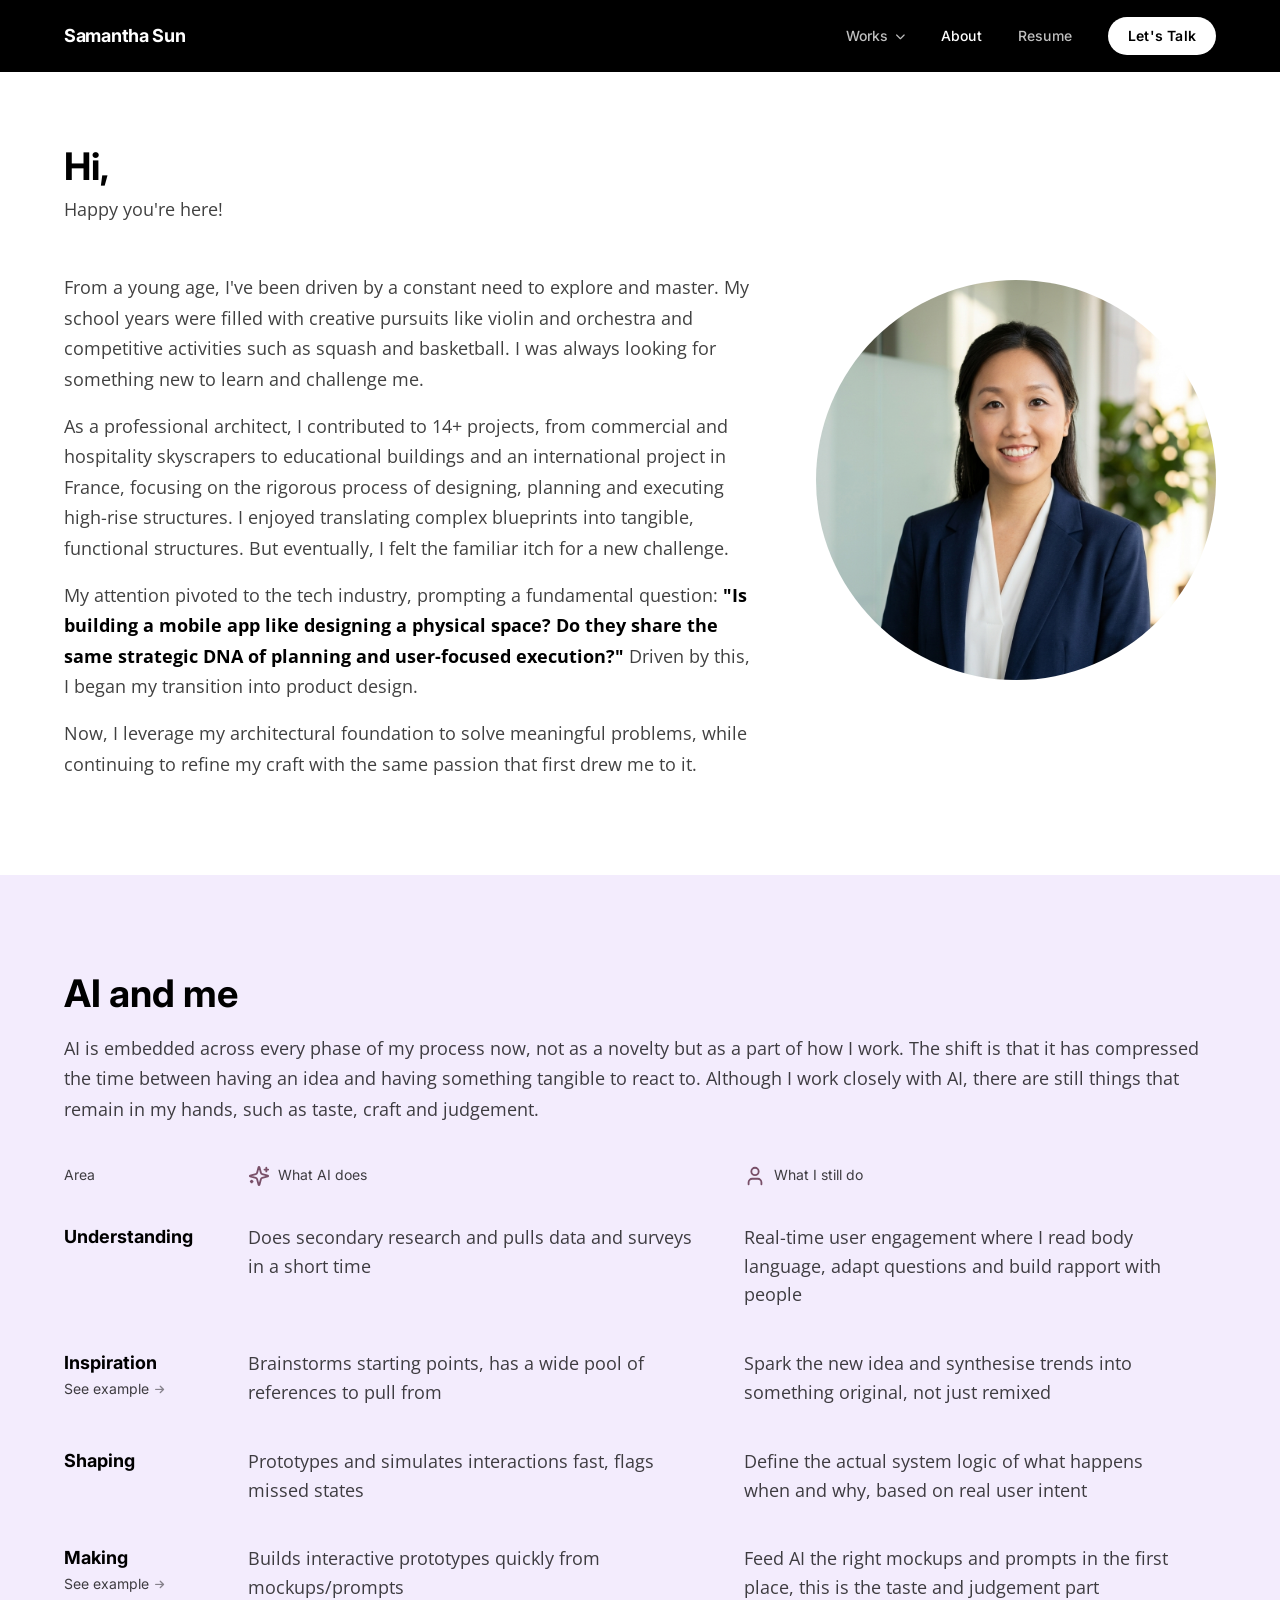
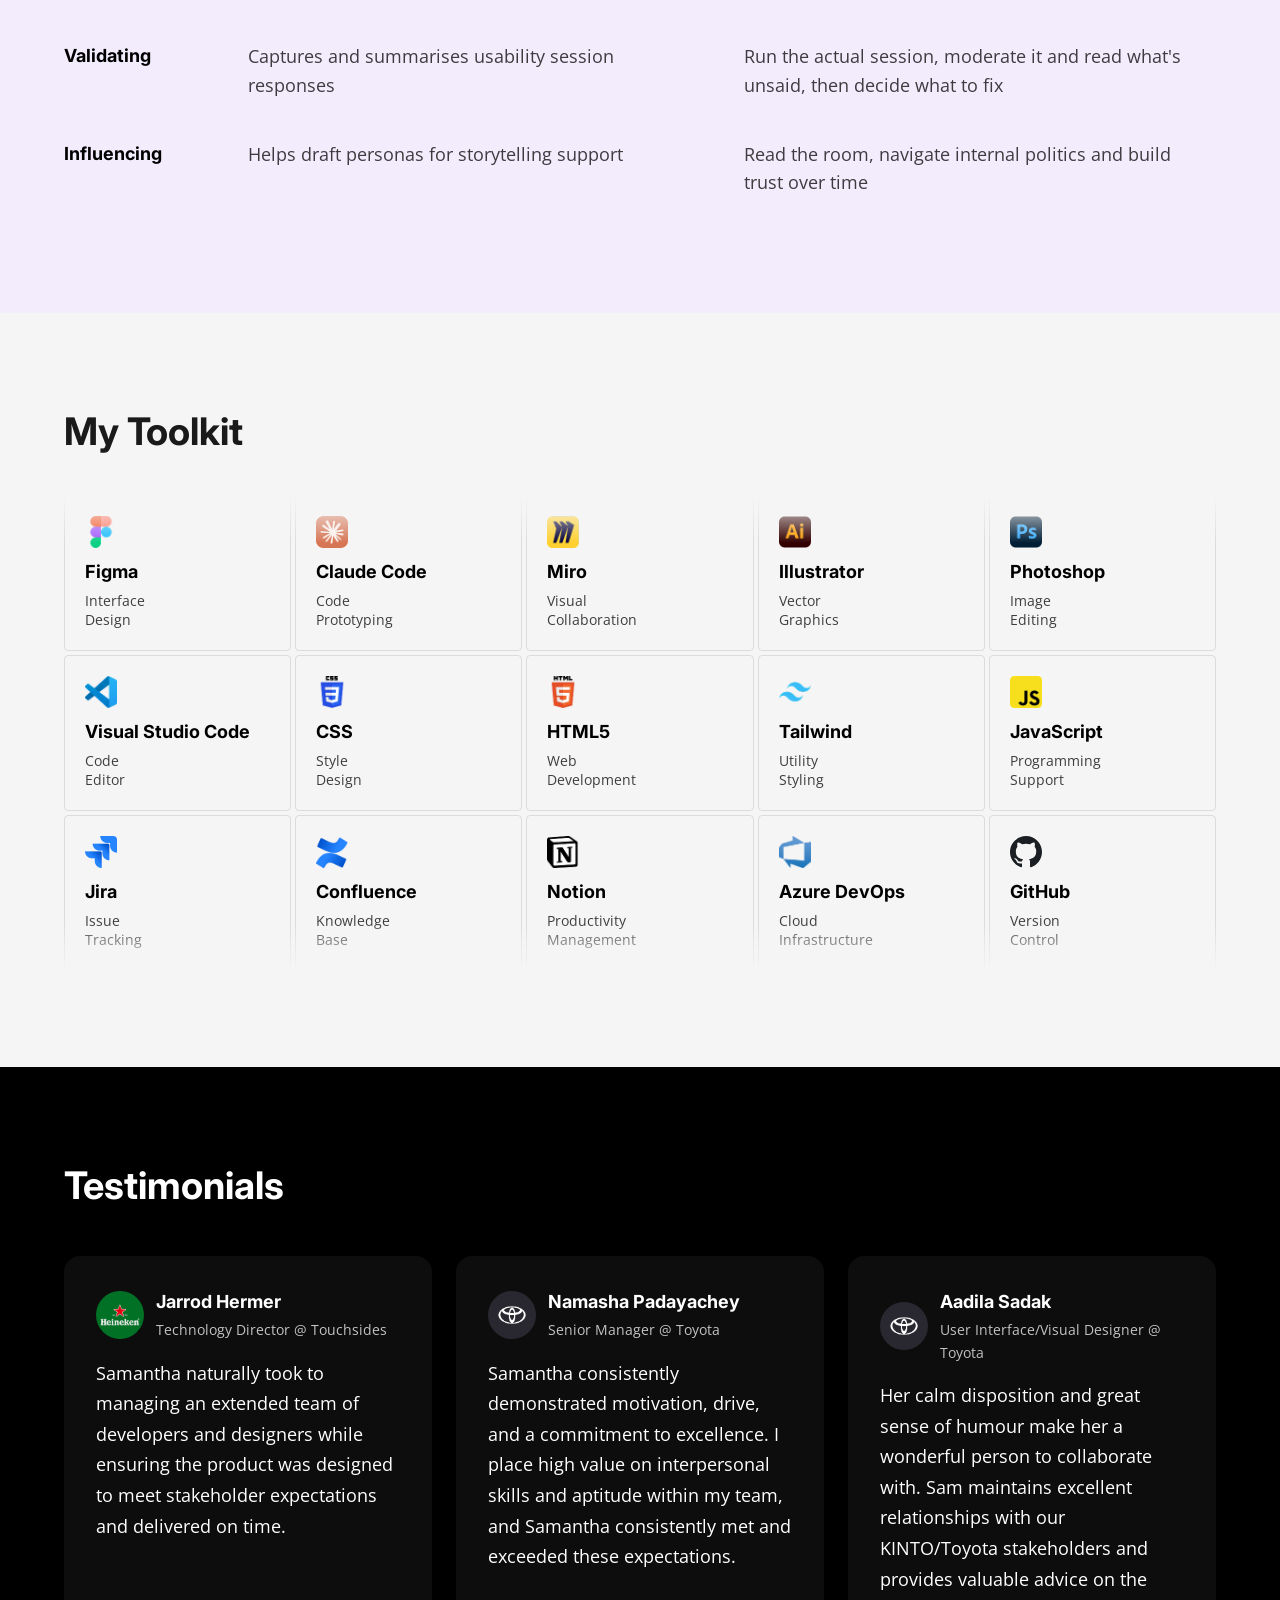
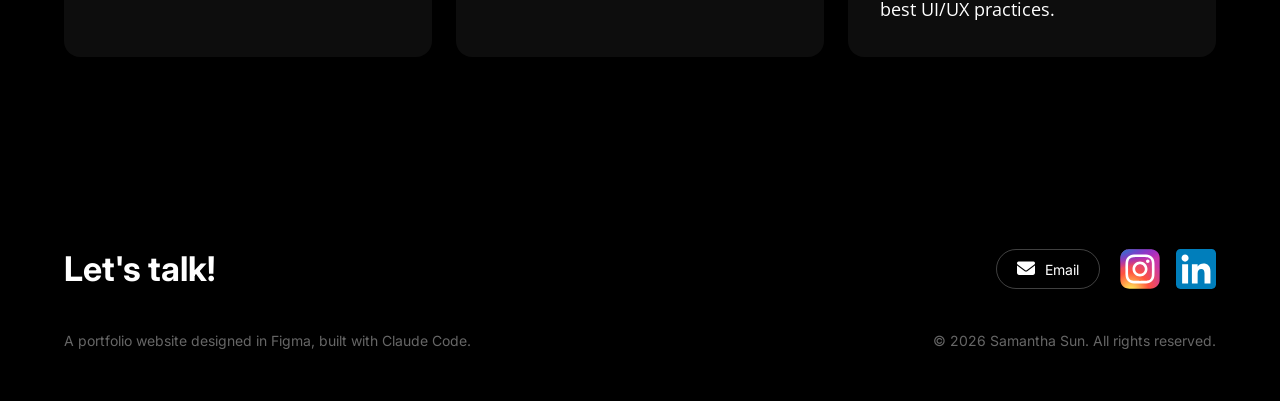
==== about.html @ 70bca0d8 "Naming of the screens updated" ====
<!DOCTYPE html>
<html lang="en">
<head>
  <meta charset="UTF-8" />
  <meta name="viewport" content="width=device-width, initial-scale=1.0" />
  <title>About</title>
  <meta name="description" content="Portfolio of Samantha Sun - Senior Product Designer" />

  <link rel="icon" type="image/svg+xml" href="data:image/svg+xml,<svg xmlns='http://www.w3.org/2000/svg' viewBox='0 0 32 32'><rect width='32' height='32' rx='8' fill='%23f3ecfd'/><text x='50%25' y='54%25' dominant-baseline='middle' text-anchor='middle' font-family='Inter,sans-serif' font-weight='700' font-size='14' fill='%23784F68'>SS</text></svg>" />

  <link rel="preconnect" href="https://fonts.googleapis.com" />
  <link rel="preconnect" href="https://fonts.gstatic.com" crossorigin />
  <link href="https://fonts.googleapis.com/css2?family=Inter:wght@300;400;500;600;700&family=Open+Sans:wght@400;700&display=swap" rel="stylesheet" />
  <link rel="stylesheet" href="https://cdnjs.cloudflare.com/ajax/libs/font-awesome/6.5.0/css/all.min.css" />
  <link rel="stylesheet" href="styles.css" />
</head>
<body>

  <!-- ICON SPRITE -->
  <svg style="position: absolute; width: 0; height: 0; overflow: hidden;" aria-hidden="true">
    <defs>
      <symbol id="icon-ai-sparkle" viewBox="0 0 24 24" fill="none" stroke="currentColor" stroke-width="2" stroke-linecap="round" stroke-linejoin="round">
        <path d="M9.937 15.5A2 2 0 0 0 8.5 14.063l-6.135-1.582a.5.5 0 0 1 0-.962L8.5 9.936A2 2 0 0 0 9.937 8.5l1.582-6.135a.5.5 0 0 1 .963 0L14.063 8.5A2 2 0 0 0 15.5 9.937l6.135 1.581a.5.5 0 0 1 0 .964L15.5 14.063a2 2 0 0 0-1.437 1.437l-1.582 6.135a.5.5 0 0 1-.963 0z"/>
        <path d="M20 3v4"/>
        <path d="M22 5h-4"/>
        <path d="M4 17v2"/>
        <path d="M5 18H3"/>
      </symbol>
      <symbol id="icon-user" viewBox="0 0 24 24" fill="none" stroke="currentColor" stroke-width="2" stroke-linecap="round" stroke-linejoin="round">
        <path d="M19 21v-2a4 4 0 0 0-4-4H9a4 4 0 0 0-4 4v2"/>
        <circle cx="12" cy="7" r="4"/>
      </symbol>
    </defs>
  </svg>

  <!-- NAVBAR -->
  <nav class="navbar navbar-dark" role="navigation" aria-label="Main navigation">
    <div class="nav-inner">
      <a href="index.html" class="nav-logo">Samantha Sun</a>
      <div class="nav-links">
        <div class="nav-dropdown">
          <button type="button" class="nav-dropdown-trigger" aria-haspopup="true" aria-expanded="false">
            Works <i class="fa-solid fa-chevron-down nav-dropdown-caret" aria-hidden="true"></i>
          </button>
          <div class="nav-dropdown-menu" role="menu" aria-label="Projects">
            <a href="cognia-ecosystem.html" role="menuitem">Cognia Ecosystem</a>
            <a href="sizamina.html" role="menuitem">Sizamina</a>
            <a href="cart.html" role="menuitem">CART</a>
            <a href="observations.html" role="menuitem">Observation App</a>
            <a href="multiple-quotes.html" role="menuitem">Multiple Quotes</a>
            <a href="cloudaccounts.html" role="menuitem">Cloud Accounts Portal</a>
            <a href="dashboard.html" role="menuitem">Institutional Dashboard</a>
          </div>
        </div>
        <a href="about.html">About</a>
        <a href="https://drive.google.com/file/d/1mDg1BHA5t6NoascwFpNcnAOUySJr8wcJ/view?usp=drive_link" target="_blank" rel="noopener noreferrer">Resume</a>
        <a href="index.html#contact" class="nav-cta">Let's Talk</a>
      </div>
      <button class="nav-hamburger" aria-label="Toggle mobile menu" aria-expanded="false">
        <i class="fa-solid fa-bars"></i>
      </button>
    </div>
  </nav>

  <div class="nav-mobile-menu" role="navigation" aria-label="Mobile navigation">
    <div class="nav-mobile-links">
      <div class="nav-mobile-dropdown">
        <button type="button" class="nav-mobile-dropdown-trigger" aria-haspopup="true" aria-expanded="false">
          Works <i class="fa-solid fa-chevron-down nav-dropdown-caret" aria-hidden="true"></i>
        </button>
        <div class="nav-mobile-dropdown-menu">
          <a href="cognia-ecosystem.html">Cognia Ecosystem</a>
          <a href="sizamina.html">Sizamina</a>
          <a href="cart.html">CART</a>
          <a href="observations.html">Observation App</a>
          <a href="multiple-quotes.html">Multiple Quotes</a>
          <a href="cloudaccounts.html">Cloud Accounts Portal</a>
          <a href="dashboard.html">Institutional Dashboard</a>
        </div>
      </div>
      <a href="about.html">About</a>
      <a href="https://drive.google.com/file/d/1mDg1BHA5t6NoascwFpNcnAOUySJr8wcJ/view?usp=drive_link" target="_blank" rel="noopener noreferrer">Resume</a>
      <a href="index.html#contact">Let's Talk</a>
    </div>
  </div>

  <main>

    <!-- PAGE HERO -->
    <header class="about-hero" aria-label="About hero">
      <div class="container">
        <div class="about-hero-row">
          <div class="about-hero-text">
            <h1 class="about-hero-heading fade-up">Hi,</h1>
            <p class="about-hero-sub fade-up stagger-1">Happy you're here!</p>
          </div>
          <img src="assets/about/profile_pic.png" alt="Samantha Sun profile photo" class="about-hero-mobile-photo fade-up" />
        </div>
      </div>
    </header>

    <!-- BIO SECTION -->
    <section class="section about-bio" aria-label="Biography">
      <div class="container">
        <div class="about-bio-layout">
          <div class="about-bio-text fade-up">
            <p>From a young age, I've been driven by a constant need to explore and master. My school years were filled with creative pursuits like violin and orchestra and competitive activities such as squash and basketball. I was always looking for something new to learn and challenge me.</p>
            <p>As a professional architect, I contributed to 14+ projects, from commercial and hospitality skyscrapers to educational buildings and an international project in France, focusing on the rigorous process of designing, planning and executing high-rise structures. I enjoyed translating complex blueprints into tangible, functional structures. But eventually, I felt the familiar itch for a new challenge.</p>
            <p>My attention pivoted to the tech industry, prompting a fundamental question: <strong>"Is building a mobile app like designing a physical space? Do they share the same strategic DNA of planning and user-focused execution?"</strong> Driven by this, I began my transition into product design.</p>
            <p>Now, I leverage my architectural foundation to solve meaningful problems, while continuing to refine my craft with the same passion that first drew me to it.</p>
          </div>
          <div class="about-bio-photo-wrap fade-up stagger-1">
            <img src="assets/about/profile_pic.png" alt="Samantha Sun profile photo" class="about-bio-photo" />
          </div>
        </div>
      </div>
    </section>

    <!-- AI SECTION -->
    <section class="section about-ai-section" aria-label="How I use AI">
      <div class="container">
        <div class="fade-up">
          <h2 class="section-heading">AI and me</h2>
          <p class="section-subtext" style="margin-top: 12px;">
            AI is embedded across every phase of my process now, not as a novelty but as a part of how I work. The shift is that it has compressed the time between having an idea and having something tangible to react to. Although I work closely with AI, there are still things that remain in my hands, such as taste, craft and judgement.
          </p>
        </div>

        <div class="about-ai-grid fade-up stagger-1">

          <div class="about-ai-cell about-ai-head about-ai-head-area">Area</div>
          <div class="about-ai-cell about-ai-head">
            <svg class="about-ai-icon" aria-hidden="true"><use href="#icon-ai-sparkle"></use></svg>
            What AI does
          </div>
          <div class="about-ai-cell about-ai-head">
            <svg class="about-ai-icon" aria-hidden="true"><use href="#icon-user"></use></svg>
            What I still do
          </div>

          <div class="about-ai-cell about-ai-area">Understanding</div>
          <div class="about-ai-cell">
            <span class="about-ai-mobile-label"><svg class="about-ai-icon" aria-hidden="true"><use href="#icon-ai-sparkle"></use></svg>What AI does</span>
            Does secondary research and pulls data and surveys in a short time
          </div>
          <div class="about-ai-cell">
            <span class="about-ai-mobile-label"><svg class="about-ai-icon" aria-hidden="true"><use href="#icon-user"></use></svg>What I still do</span>
            Real-time user engagement where I read body language, adapt questions and build rapport with people
          </div>

          <div class="about-ai-cell about-ai-area">
            Inspiration
            <a href="cognia-ecosystem.html#step-03" class="about-ai-area-link">See example <i class="fa-solid fa-arrow-right about-ai-area-icon" aria-hidden="true"></i></a>
          </div>
          <div class="about-ai-cell">
            <span class="about-ai-mobile-label"><svg class="about-ai-icon" aria-hidden="true"><use href="#icon-ai-sparkle"></use></svg>What AI does</span>
            Brainstorms starting points, has a wide pool of references to pull from
          </div>
          <div class="about-ai-cell">
            <span class="about-ai-mobile-label"><svg class="about-ai-icon" aria-hidden="true"><use href="#icon-user"></use></svg>What I still do</span>
            Spark the new idea and synthesise trends into something original, not just remixed
          </div>

          <div class="about-ai-cell about-ai-area">Shaping</div>
          <div class="about-ai-cell">
            <span class="about-ai-mobile-label"><svg class="about-ai-icon" aria-hidden="true"><use href="#icon-ai-sparkle"></use></svg>What AI does</span>
            Prototypes and simulates interactions fast, flags missed states
          </div>
          <div class="about-ai-cell">
            <span class="about-ai-mobile-label"><svg class="about-ai-icon" aria-hidden="true"><use href="#icon-user"></use></svg>What I still do</span>
            Define the actual system logic of what happens when and why, based on real user intent
          </div>

          <div class="about-ai-cell about-ai-area">
            Making
            <a href="observations.html#step-07" class="about-ai-area-link">See example <i class="fa-solid fa-arrow-right about-ai-area-icon" aria-hidden="true"></i></a>
          </div>
          <div class="about-ai-cell">
            <span class="about-ai-mobile-label"><svg class="about-ai-icon" aria-hidden="true"><use href="#icon-ai-sparkle"></use></svg>What AI does</span>
            Builds interactive prototypes quickly from mockups/prompts
          </div>
          <div class="about-ai-cell">
            <span class="about-ai-mobile-label"><svg class="about-ai-icon" aria-hidden="true"><use href="#icon-user"></use></svg>What I still do</span>
            Feed AI the right mockups and prompts in the first place, this is the taste and judgement part
          </div>

          <div class="about-ai-cell about-ai-area">Validating</div>
          <div class="about-ai-cell">
            <span class="about-ai-mobile-label"><svg class="about-ai-icon" aria-hidden="true"><use href="#icon-ai-sparkle"></use></svg>What AI does</span>
            Captures and summarises usability session responses
          </div>
          <div class="about-ai-cell">
            <span class="about-ai-mobile-label"><svg class="about-ai-icon" aria-hidden="true"><use href="#icon-user"></use></svg>What I still do</span>
            Run the actual session, moderate it and read what's unsaid, then decide what to fix
          </div>

          <div class="about-ai-cell about-ai-area">Influencing</div>
          <div class="about-ai-cell">
            <span class="about-ai-mobile-label"><svg class="about-ai-icon" aria-hidden="true"><use href="#icon-ai-sparkle"></use></svg>What AI does</span>
            Helps draft personas for storytelling support
          </div>
          <div class="about-ai-cell">
            <span class="about-ai-mobile-label"><svg class="about-ai-icon" aria-hidden="true"><use href="#icon-user"></use></svg>What I still do</span>
            Read the room, navigate internal politics and build trust over time
          </div>

        </div>
      </div>
    </section>

    <!-- SKILLS / TOOLKIT SECTION -->
    <section class="section skills-section" aria-label="My toolkit">
      <div class="container">
        <div class="fade-up">
          <h2 class="section-heading">My Toolkit</h2>
        </div>

        <div class="toolkit-grid">

          <div class="toolkit-card fade-up stagger-1">
            <img src="assets/icons/figma.png" alt="Figma" class="toolkit-icon" />
            <div class="toolkit-name">Figma</div>
            <div class="toolkit-caption">Interface<br>Design</div>
          </div>

          <div class="toolkit-card fade-up stagger-2">
            <img src="assets/icons/claude.png" alt="Claude" class="toolkit-icon" />
            <div class="toolkit-name">Claude Code</div>
            <div class="toolkit-caption">Code<br>Prototyping</div>
          </div>

          <div class="toolkit-card fade-up stagger-3">
            <img src="assets/icons/miro.png" alt="Miro" class="toolkit-icon" />
            <div class="toolkit-name">Miro</div>
            <div class="toolkit-caption">Visual<br>Collaboration</div>
          </div>

          <div class="toolkit-card fade-up stagger-4">
            <img src="assets/icons/illustrator.png" alt="Illustrator" class="toolkit-icon" />
            <div class="toolkit-name">Illustrator</div>
            <div class="toolkit-caption">Vector<br>Graphics</div>
          </div>

          <div class="toolkit-card fade-up stagger-5">
            <img src="assets/icons/photoshop.png" alt="Photoshop" class="toolkit-icon" />
            <div class="toolkit-name">Photoshop</div>
            <div class="toolkit-caption">Image<br>Editing</div>
          </div>

          <div class="toolkit-card fade-up stagger-1">
            <img src="assets/icons/vscode.png" alt="Visual Studio Code" class="toolkit-icon" />
            <div class="toolkit-name">Visual Studio Code</div>
            <div class="toolkit-caption">Code<br>Editor</div>
          </div>

          <div class="toolkit-card fade-up stagger-2">
            <img src="assets/icons/css.png" alt="CSS" class="toolkit-icon" />
            <div class="toolkit-name">CSS</div>
            <div class="toolkit-caption">Style<br>Design</div>
          </div>

          <div class="toolkit-card fade-up stagger-3">
            <img src="assets/icons/html5.png" alt="HTML5" class="toolkit-icon" />
            <div class="toolkit-name">HTML5</div>
            <div class="toolkit-caption">Web<br>Development</div>
          </div>

          <div class="toolkit-card fade-up stagger-4">
            <img src="assets/icons/tailwind.png" alt="Tailwind" class="toolkit-icon" />
            <div class="toolkit-name">Tailwind</div>
            <div class="toolkit-caption">Utility<br>Styling</div>
          </div>

          <div class="toolkit-card fade-up stagger-5">
            <img src="assets/icons/js.png" alt="JavaScript" class="toolkit-icon" />
            <div class="toolkit-name">JavaScript</div>
            <div class="toolkit-caption">Programming<br>Support</div>
          </div>

          <div class="toolkit-card fade-up stagger-1">
            <img src="assets/icons/jira.png" alt="Jira" class="toolkit-icon" />
            <div class="toolkit-name">Jira</div>
            <div class="toolkit-caption">Issue<br>Tracking</div>
          </div>

          <div class="toolkit-card fade-up stagger-2">
            <img src="assets/icons/confluence.jpeg" alt="Confluence" class="toolkit-icon" />
            <div class="toolkit-name">Confluence</div>
            <div class="toolkit-caption">Knowledge<br>Base</div>
          </div>

          <div class="toolkit-card fade-up stagger-3">
            <img src="assets/icons/notion.png" alt="Notion" class="toolkit-icon" />
            <div class="toolkit-name">Notion</div>
            <div class="toolkit-caption">Productivity<br>Management</div>
          </div>

          <div class="toolkit-card fade-up stagger-4">
            <img src="assets/icons/azure.png" alt="Azure DevOps" class="toolkit-icon" />
            <div class="toolkit-name">Azure DevOps</div>
            <div class="toolkit-caption">Cloud<br>Infrastructure</div>
          </div>

          <div class="toolkit-card fade-up stagger-5">
            <img src="assets/icons/github.svg" alt="GitHub" class="toolkit-icon" />
            <div class="toolkit-name">GitHub</div>
            <div class="toolkit-caption">Version<br>Control</div>
          </div>

        </div>
      </div>
    </section>

    <!-- TESTIMONIALS SECTION -->
    <section class="section testimonials-section" aria-label="Testimonials">
      <div class="container">
        <div class="fade-up">
          <h2 class="section-heading" style="color: var(--clr-white);">Testimonials</h2>
        </div>

        <div class="testimonials-grid">

          <article class="testimonial-card fade-up stagger-1">
            <div class="testimonial-header">
              <img src="assets/logos/Heineken_logo.png" alt="Touchsides logo" class="testimonial-avatar" />
              <div>
                <div class="testimonial-name">Jarrod Hermer</div>
                <div class="testimonial-title">Technology Director @ Touchsides</div>
              </div>
            </div>
            <p class="testimonial-text">
              Samantha naturally took to managing an extended team of developers and designers while ensuring the product was designed to meet stakeholder expectations and delivered on time.
            </p>
          </article>

          <article class="testimonial-card fade-up stagger-2">
            <div class="testimonial-header">
              <img src="assets/logos/Toyota_black_logo.jpg" alt="Toyota logo" class="testimonial-avatar" />
              <div>
                <div class="testimonial-name">Namasha Padayachey</div>
                <div class="testimonial-title">Senior Manager @ Toyota</div>
              </div>
            </div>
            <p class="testimonial-text">
              Samantha consistently demonstrated motivation, drive, and a commitment to excellence. I place high value on interpersonal skills and aptitude within my team, and Samantha consistently met and exceeded these expectations.
            </p>
          </article>

          <article class="testimonial-card fade-up stagger-3">
            <div class="testimonial-header">
              <img src="assets/logos/Toyota_black_logo.jpg" alt="Toyota logo" class="testimonial-avatar" />
              <div>
                <div class="testimonial-name">Aadila Sadak</div>
                <div class="testimonial-title">User Interface/Visual Designer @ Toyota</div>
              </div>
            </div>
            <p class="testimonial-text">
              Her calm disposition and great sense of humour make her a wonderful person to collaborate with. Sam maintains excellent relationships with our KINTO/Toyota stakeholders and provides valuable advice on the best UI/UX practices.
            </p>
          </article>

        </div>
      </div>
    </section>

  </main>

  <!-- FOOTER -->
  <footer id="contact" class="site-footer" aria-label="Contact and footer">
    <div class="footer-inner">
      <div class="footer-top-row">
        <h2 class="footer-heading fade-up">Let's talk!</h2>
        <div class="footer-contact fade-up stagger-1">
          <div class="footer-contact-row">
            <div class="footer-email-copy-wrap">
              <button type="button" class="footer-email-copy" aria-label="Copy email address" data-email="samantha.sun89@gmail.com">
                <i class="fa-solid fa-envelope"></i>
                <span>Email</span>
              </button>
              <span class="footer-email-tooltip" role="status" aria-live="polite">Copied!</span>
            </div>
          </div>
          <div class="footer-social">
            <a href="https://www.instagram.com/samw.ise_/" class="footer-social-link" aria-label="Instagram" target="_blank" rel="noopener noreferrer">
              <img src="assets/icons/instagram.svg" alt="" class="footer-social-icon" />
            </a>
            <a href="https://www.linkedin.com/in/samantha-sun-a6a9158a/" class="footer-social-link" aria-label="LinkedIn" target="_blank" rel="noopener noreferrer">
              <img src="assets/icons/linkedin.svg" alt="" class="footer-social-icon" />
            </a>
          </div>
        </div>
      </div>
      <div class="footer-legal">
        <p class="footer-copyright">A portfolio website designed in Figma, built with Claude Code.</p>
        <p class="footer-copyright">© 2026 Samantha Sun. All rights reserved.</p>
      </div>
    </div>
  </footer>

  <script src="script.js"></script>
    <script data-goatcounter="https://samsun.goatcounter.com/count"
            async src="//gc.zgo.at/count.js"></script>
</body>
</html>
---- styles.css ----
/* =============================================
   SAMANTHA SUN PORTFOLIO - styles.css
   ============================================= */

/* ─── Google Fonts ─────────────────────────── */
@import url('https://fonts.googleapis.com/css2?family=Inter:wght@300;400;500;600;700&family=Open+Sans:wght@400;700&display=swap');

/* ─── CSS Reset ─────────────────────────────── */
*, *::before, *::after {
  box-sizing: border-box;
  margin: 0;
  padding: 0;
}

html {
  scroll-behavior: smooth;
  -webkit-text-size-adjust: 100%;
}

body {
  font-family: 'Open Sans', sans-serif;
  font-size: var(--fs-md);
  line-height: 1.6;
  color: #1a1a1a;
  background: #fff;
  overflow-x: hidden;
}

img {
  display: block;
  max-width: 100%;
  height: auto;
}

a {
  text-decoration: none;
  color: inherit;
}

ul, ol {
  list-style: none;
}

button {
  cursor: pointer;
  border: none;
  background: none;
  font-family: inherit;
}

/* ─── CSS Variables ─────────────────────────── */
:root {
  --clr-black:            #000000;
  --clr-dark:             #1a1a1a;
  --clr-white:            #ffffff;
  --clr-green:            #007f28;
  --clr-purple:           #6600de;
  --clr-pink:             #ee3bb1;
  --clr-text-muted-white: rgba(255,255,255,0.75);
  --clr-text-muted-dark:  rgba(0,0,0,0.75);
  --clr-border-dark:      rgba(255,255,255,0.25);
  --clr-border-light:     rgba(0,0,0,0.1);

  --nav-height:       72px;
  --max-width:        1280px;
  --pad-desktop:      64px;
  --pad-mobile:       16px;
  --radius-card:      16px;
  --radius-btn:       100px;
  --shadow-card:      0px 16px 16px 0px rgba(0,0,0,0.05);

  --transition-base:  0.3s ease;
  --transition-slow:  0.6s ease;

  /* Type scale - 3 sizes, site-wide (fs-lg is the sole exception: index-page main hero only) */
  --fs-lg: 56px;
  --fs-md: 18px;
  --fs-sm: 14px;

  /* Fixed heading size - everything except the hero heading */
  --fs-heading: 38px;

  /* Per-project theme colours (default fallback; overridden per project below) */
  --theme-primary:   #784F68;
  --theme-secondary: #f3ecfd;
}

/* ─── Per-Project Colour Themes ─────────────── */
.theme-ecosystem    { --theme-primary: #A8871E; --theme-secondary: #FEF0C4; }
.theme-cloud        { --theme-primary: #0057FF; --theme-secondary: #c8dcff; }
.theme-cart         { --theme-primary: #0057FF; --theme-secondary: #c8dcff; }
.theme-sizamina     { --theme-primary: #B31F2A; --theme-secondary: #FFDBD3; }
.theme-mq           { --theme-primary: #009FDE; --theme-secondary: #E4F8FF; }
.theme-observations { --theme-primary: #1F5C73; --theme-secondary: #DEF5FF; }
.theme-dashboard    { --theme-primary: #96357F; --theme-secondary: #FFE3F9; }

/* ─── Typography Scale ──────────────────────── */
h1, h2, h3, h4, h5, h6 {
  font-family: 'Inter', sans-serif;
  line-height: 1.2;
  font-weight: 700;
}

h1 { font-size: var(--fs-lg); }
h2 { font-size: var(--fs-heading); }
h3 { font-size: var(--fs-md); }
h4 { font-size: var(--fs-md); }

p {
  font-size: var(--fs-md);
  line-height: 1.7;
}

/* ─── Layout Helpers ────────────────────────── */
.container {
  width: 100%;
  max-width: var(--max-width);
  margin: 0 auto;
  padding: 0 var(--pad-desktop);
}

@media (max-width: 799px) {
  .container {
    padding: 0 var(--pad-mobile);
  }
}

/* ─── Buttons ───────────────────────────────── */
.btn {
  display: inline-flex;
  align-items: center;
  gap: 8px;
  padding: 12px 28px;
  border-radius: var(--radius-btn);
  font-family: 'Inter', sans-serif;
  font-size: var(--fs-md);
  font-weight: 600;
  transition: transform 0.2s ease, box-shadow 0.2s ease, background 0.2s ease;
  cursor: pointer;
  border: none;
}

.btn:hover {
  transform: scale(1.02);
}

.btn-primary {
  background: var(--clr-white);
  color: var(--clr-black);
  box-shadow: 0 4px 16px rgba(0,0,0,0.15);
}

.btn-primary:hover {
  box-shadow: 0 8px 24px rgba(0,0,0,0.2);
  background: #ececec;
}

.btn-dark {
  background: var(--clr-dark);
  color: var(--clr-white);
}

.btn-dark:hover {
  background: #333;
}

.btn .btn-icon {
  transition: transform 0.2s ease;
}

.btn:hover .btn-icon {
  transform: translateX(4px);
}

/* ─── Navbar ────────────────────────────────── */
.navbar {
  position: fixed;
  top: 0;
  left: 50%;
  right: auto;
  width: 100%;
  transform: translateX(-50%);
  z-index: 1000;
  height: var(--nav-height);
  background: transparent;
  border-radius: 0;
  backdrop-filter: none;
  -webkit-backdrop-filter: none;
  transition: top 0.45s cubic-bezier(0.4, 0, 0.2, 1),
    width 0.45s cubic-bezier(0.4, 0, 0.2, 1),
    border-radius 0.45s cubic-bezier(0.4, 0, 0.2, 1),
    background 0.45s cubic-bezier(0.4, 0, 0.2, 1),
    backdrop-filter 0.45s cubic-bezier(0.4, 0, 0.2, 1);
  display: flex;
  align-items: center;
}

.navbar.navbar-dark {

  background: #000000;

}

.navbar.scrolled {

  top: 12px;
  width: min(var(--max-width), calc(100% - 32px));
  background: rgba(0,0,0,0.65);
  backdrop-filter: blur(16px);
  -webkit-backdrop-filter: blur(16px);
  border-radius: 999px;

}

.nav-inner {
  display: flex;
  align-items: center;
  justify-content: space-between;
  width: 100%;
  max-width: var(--max-width);
  margin: 0 auto;
  padding: 0 var(--pad-desktop);
}

.nav-logo {
  font-family: 'Inter', sans-serif;
  font-size: var(--fs-md);
  font-weight: 700;
  color: var(--clr-white);
  letter-spacing: -0.3px;
  transition: opacity 0.2s ease;
}

.nav-logo:hover {
  opacity: 0.8;
}

.nav-links {
  display: flex;
  align-items: center;
  gap: 36px;
}

.nav-links a {
  font-family: 'Inter', sans-serif;
  font-size: var(--fs-sm);
  font-weight: 500;
  color: var(--clr-text-muted-white);
  transition: color 0.2s ease;
  letter-spacing: 0.2px;
}

.nav-links a:hover,
.nav-links a.active {
  color: var(--clr-white);
}

.nav-links .nav-cta {
  background: var(--clr-white);
  color: var(--clr-black);
  padding: 8px 20px;
  border-radius: var(--radius-btn);
  font-weight: 600;
  transition: background 0.2s ease, transform 0.2s ease;
}

.nav-links .nav-cta:hover {
  background: #ececec;
  transform: scale(1.02);
  color: var(--clr-black);
}

.nav-dropdown {
  position: relative;
}

.nav-dropdown-trigger {
  display: flex;
  align-items: center;
  gap: 6px;
  background: none;
  border: none;
  padding: 0;
  font-family: 'Inter', sans-serif;
  font-size: var(--fs-sm);
  font-weight: 500;
  color: var(--clr-text-muted-white);
  letter-spacing: 0.2px;
  cursor: pointer;
  transition: color 0.2s ease;
}

.nav-dropdown-trigger:hover,
.nav-dropdown.open .nav-dropdown-trigger {
  color: var(--clr-white);
}

.nav-dropdown-caret {
  font-size: 10px;
  transition: transform 0.25s ease;
}

.nav-dropdown.open .nav-dropdown-caret {
  transform: rotate(180deg);
}

.nav-dropdown-menu {
  position: absolute;
  top: calc(100% + 20px);
  left: 0;
  min-width: 240px;
  background: var(--clr-dark);
  border-radius: var(--radius-card);
  box-shadow: 0 20px 60px rgba(0,0,0,0.5);
  padding: 8px;
  display: flex;
  flex-direction: column;
  opacity: 0;
  visibility: hidden;
  pointer-events: none;
  transform: translateY(8px);
  transition: opacity 0.2s ease, transform 0.2s ease, visibility 0.2s ease;
  z-index: 1001;
}

.nav-dropdown.open .nav-dropdown-menu {
  opacity: 1;
  visibility: visible;
  pointer-events: auto;
  transform: translateY(0);
}

.nav-dropdown-menu a {
  padding: 10px 14px;
  border-radius: 8px;
  font-size: var(--fs-sm);
  font-weight: 500;
  color: var(--clr-text-muted-white);
  white-space: nowrap;
  transition: background 0.2s ease, color 0.2s ease;
}

.nav-dropdown-menu a:hover,
.nav-dropdown-menu a.active {
  background: rgba(255,255,255,0.08);
  color: var(--clr-white);
}

.nav-hamburger {
  display: none;
  background: none;
  border: none;
  color: var(--clr-white);
  font-size: var(--fs-md);
  cursor: pointer;
  padding: 4px;
  transition: opacity 0.2s ease;
}

.nav-hamburger:hover {
  opacity: 0.7;
}

.nav-mobile-menu {
  display: none;
  position: fixed;
  top: var(--nav-height);
  left: 0;
  right: 0;
  background: rgba(0,0,0,0.97);
  backdrop-filter: blur(12px);
  -webkit-backdrop-filter: blur(12px);
  overflow: hidden;
  max-height: 0;
  transition: max-height 0.4s ease;
  z-index: 999;
}

.nav-mobile-menu.open {
  max-height: 400px;
}

.nav-mobile-links {
  display: flex;
  flex-direction: column;
  padding: 24px var(--pad-mobile);
  gap: 0;
}

.nav-mobile-links a {
  font-family: 'Inter', sans-serif;
  font-size: var(--fs-md);
  font-weight: 500;
  color: var(--clr-text-muted-white);
  padding: 14px 0;
  border-bottom: 1px solid var(--clr-border-dark);
  transition: color 0.2s ease;
}

.nav-mobile-links a:last-child {
  border-bottom: none;
}

.nav-mobile-links a:hover {
  color: var(--clr-white);
}

.nav-mobile-dropdown {
  border-bottom: 1px solid var(--clr-border-dark);
}

.nav-mobile-dropdown-trigger {
  display: flex;
  align-items: center;
  justify-content: space-between;
  width: 100%;
  background: none;
  border: none;
  font-family: 'Inter', sans-serif;
  font-size: var(--fs-md);
  font-weight: 500;
  color: var(--clr-text-muted-white);
  padding: 14px 0;
  cursor: pointer;
  transition: color 0.2s ease;
}

.nav-mobile-dropdown-trigger:hover,
.nav-mobile-dropdown.open .nav-mobile-dropdown-trigger {
  color: var(--clr-white);
}

.nav-mobile-dropdown.open .nav-dropdown-caret {
  transform: rotate(180deg);
}

.nav-mobile-dropdown-menu {
  max-height: 0;
  overflow: hidden;
  transition: max-height 0.35s ease;
}

.nav-mobile-dropdown.open .nav-mobile-dropdown-menu {
  max-height: 500px;
}

.nav-mobile-dropdown-menu a {
  display: block;
  font-family: 'Inter', sans-serif;
  font-size: var(--fs-sm);
  font-weight: 500;
  color: var(--clr-text-muted-white);
  padding: 10px 0 10px 16px;
  transition: color 0.2s ease;
}

.nav-mobile-dropdown-menu a:last-child {
  padding-bottom: 16px;
}

.nav-mobile-dropdown-menu a:hover,
.nav-mobile-dropdown-menu a.active {
  color: var(--clr-white);
}

@media (max-width: 799px) {
  .nav-inner {
    padding: 0 var(--pad-mobile);
  }
  .nav-links {
    display: none;
  }
  .nav-hamburger {
    display: block;
  }
  .nav-mobile-menu {
    display: block;
  }
}

/* ─── Hero Section ──────────────────────────── */
.hero {
  min-height: 100vh;
  background: var(--clr-black);
  display: flex;
  align-items: center;
  padding-top: var(--nav-height);
  position: relative;
  overflow: hidden;
}

/* ─── Hero Liquid Glass Shader Background ─ */
.hero-liquid-canvas {
  position: absolute;
  inset: 0;
  width: 100%;
  height: 100%;
  z-index: 0;
}

.hero-content {
  position: relative;
  z-index: 1;
  max-width: 800px;
}

.hero-typewriter {
  font-family: 'Inter', sans-serif;
  font-size: var(--fs-md);
  font-weight: 600;
  color: var(--clr-text-muted-white);
  margin-bottom: 16px;
  min-height: 1.3em;
  animation: heroEntrance 0.8s ease 0.15s both;
}

.typewriter-cursor {
  display: inline-block;
  margin-left: 2px;
  animation: typewriterBlink 0.8s step-end infinite;
}

@keyframes typewriterBlink {
  0%, 100% { opacity: 1; }
  50% { opacity: 0; }
}

.hero-heading {
  font-family: 'Inter', sans-serif;
  font-size: var(--fs-lg);
  font-weight: 700;
  color: var(--clr-white);
  line-height: 1.1;
  letter-spacing: -1px;
  margin-bottom: 24px;
  animation: heroEntrance 0.8s ease 0.3s both;
}

.hero-subtext {
  font-size: var(--fs-md);
  color: var(--clr-text-muted-white);
  margin-bottom: 40px;
  max-width: 560px;
  line-height: 1.6;
  animation: heroEntrance 0.8s ease 0.5s both;
}

.hero-cta {
  animation: heroEntrance 0.8s ease 0.7s both;
}

@keyframes heroEntrance {
  from {
    opacity: 0;
    transform: translateY(30px);
  }
  to {
    opacity: 1;
    transform: translateY(0);
  }
}

/* ─── Section Common ────────────────────────── */
.section {
  padding: 96px 0;
}

@media (max-width: 799px) {
  .section {
    padding: 64px 0;
  }
}

.section-label {
  font-family: 'Inter', sans-serif;
  font-size: var(--fs-sm);
  font-weight: 600;
  letter-spacing: 2px;
  text-transform: uppercase;
  margin-bottom: 12px;
}

.section-label.light {
  color: var(--clr-text-muted-white);
}

.section-label.dark {
  color: var(--clr-text-muted-dark);
}

.section-label.accent {
  color: var(--clr-green);
}

.section-heading {
  font-family: 'Inter', sans-serif;
  font-weight: 700;
  margin-bottom: 16px;
}

.section-subtext {
  font-size: var(--fs-md);
  max-width: 680px;
  line-height: 1.7;
}

/* ─── Featured Project (Cloud Accounts Portal) ─ */
.project-featured {
  background: var(--clr-black);
  padding-top: 100px;
  overflow: hidden;
}

.project-featured-inner {
  display: flex;
  align-items: flex-end;
  justify-content: space-between;
  max-width: var(--max-width);
  margin: 0 auto;
  padding: 0 var(--pad-desktop);
  gap: 48px;
}

.project-featured-content {
  flex-shrink: 0;
  width: 300px;
  display: flex;
  flex-direction: column;
  gap: 48px;
  padding-bottom: 72px;
  color: var(--clr-white);
  position: relative;
  z-index: 2;
}

.project-featured-org-block {
  display: flex;
  flex-direction: column;
  align-items: flex-start;
  gap: 32px;
}

.project-featured-logo-circle {
  width: 72px;
  height: 72px;
  border-radius: 50%;
  border: 1px solid var(--clr-white);
  background: var(--clr-black);
  display: flex;
  align-items: center;
  justify-content: center;
  overflow: hidden;
  flex-shrink: 0;
}

.project-featured-logo-circle img {
  width: 64px;
  height: 64px;
  object-fit: contain;
  filter: invert(1);
}

.project-featured-org-text {
  display: flex;
  flex-direction: column;
  gap: 6px;
}

.project-featured-org-name {
  font-family: 'Inter', sans-serif;
  font-size: var(--fs-heading);
  font-weight: 700;
  white-space: nowrap;
  color: var(--clr-white);
  line-height: 1.25;
}

.project-featured-org-city {
  font-size: var(--fs-md);
  color: var(--clr-text-muted-white);
  line-height: 1.25;
}

.project-featured-details {
  display: flex;
  flex-direction: column;
}

.project-featured-detail {
  display: flex;
  flex-direction: column;
  gap: 8px;
  padding: 16px 0;
}

.project-featured-detail.has-border {
  border-bottom: 1px solid var(--clr-border-dark);
}

.project-featured-categories {
  font-size: var(--fs-sm);
  color: var(--clr-text-muted-white);
  line-height: 1.25;
}

.project-featured-title {
  font-family: 'Inter', sans-serif;
  font-size: var(--fs-md);
  font-weight: 700;
  color: var(--clr-white);
  line-height: 1.25;
}

.project-featured-desc {
  font-size: var(--fs-md);
  color: var(--clr-text-muted-white);
  line-height: 1.35;
}

.project-featured-label {
  font-family: 'Inter', sans-serif;
  font-size: var(--fs-md);
  font-weight: 700;
  color: var(--clr-white);
  line-height: 1.25;
}

.project-featured-value {
  font-size: var(--fs-md);
  color: var(--clr-text-muted-white);
  line-height: 1.35;
}

.project-featured-cta {
  align-self: flex-start;
  margin-top: 8px;
  padding: 12px 20px;
  font-size: var(--fs-md);
}

.project-featured-image {
  flex: 1;
  position: relative;
  align-self: flex-end;
  overflow: hidden;
  min-height: 620px;
  z-index: 1;
}

.project-featured-image img {
  position: absolute;
  width: 100%;
  height: auto;
  max-width: none;
  bottom: -3px;
  left: 0;
}

@media (max-width: 799px) {
  .project-featured-inner {
    flex-direction: column;
    padding: 0 var(--pad-mobile);
    gap: 40px;
  }

  .project-featured-content {
    width: 100%;
    padding-bottom: 0;
  }

  .project-featured-org-name {
    white-space: normal;
  }

  .project-featured-image {
    width: 100%;
    min-height: 280px;
    align-self: auto;
    display: flex;
    flex-direction: column;
    justify-content: flex-end;
  }

  .project-featured-image img {
    position: relative;
    width: 100%;
    top: 0;
    left: 0;
  }
}

/* ─── Project Entry (all remaining projects) ─── */
.project-entry {
  overflow: hidden;
  padding-top: 100px;
}

.project-entry.theme-dark  { background: var(--clr-black); }
.project-entry.theme-light { background: var(--clr-white); }

.project-entry-inner {
  display: flex;
  align-items: flex-end;
  justify-content: space-between;
  max-width: var(--max-width);
  margin: 0 auto;
  padding: 0 var(--pad-desktop);
  gap: 48px;
}

/* Layout direction */
.content-left  .project-entry-content { order: 1; align-items: flex-start; text-align: left; }
.content-left  .project-entry-image   { order: 2; }
.content-right .project-entry-content { order: 2; align-items: flex-end;   text-align: right; }
.content-right .project-entry-image   { order: 1; }

.project-entry-content {
  flex-shrink: 0;
  width: 300px;
  display: flex;
  flex-direction: column;
  gap: 48px;
  padding-bottom: 72px;
}

.project-entry-org-block { display: flex; flex-direction: column; align-items: flex-start; gap: 32px; }
.content-left  .project-entry-org-block { align-items: flex-start; }
.content-right .project-entry-org-block { align-items: flex-start; }

/* Logo circle */
.project-entry-logo {
  width: 72px;
  height: 72px;
  border-radius: 50%;
  display: flex;
  align-items: center;
  justify-content: center;
  overflow: hidden;
  flex-shrink: 0;
}

.project-entry-logo img {
  width: 48px;
  height: 48px;
  object-fit: contain;
}

.logo-mit img {
  width: 64px;
  height: 64px;
  filter: invert(1);
}

.logo-toyota {
  background: #292830 !important;
  box-shadow: none !important;
}

.logo-toyota img {
  width: 58px;
  height: 58px;
}

.logo-green img {
  width: 62px;
  height: 62px;
  transform: translateY(-4px);
}

.logo-cognia {
  background: var(--clr-white) !important;
  box-shadow: none !important;
  border: 1px solid var(--clr-black);
}

.logo-cognia img {
  width: 60px;
  height: 60px;
}

.logo-black    { background: var(--clr-black); }
.logo-green    { background: #007125; }
.logo-white    { background: var(--clr-white); box-shadow: var(--shadow-card); }
.logo-bordered { background: var(--clr-dark); border: 1px solid var(--clr-white); }
.logo-dark     { background: var(--clr-dark); box-shadow: var(--shadow-card); }

.project-entry-org-text { display: flex; flex-direction: column; gap: 6px; }

.project-entry-org-name {
  font-family: 'Inter', sans-serif;
  font-size: var(--fs-heading);
  font-weight: 700;
  line-height: 1.25;
  white-space: nowrap;
}
.theme-dark  .project-entry-org-name { color: var(--clr-white); }
.theme-light .project-entry-org-name { color: var(--clr-dark); }

.project-entry-org-city { font-size: var(--fs-md); line-height: 1.25; }
.theme-dark  .project-entry-org-city { color: var(--clr-text-muted-white); }
.theme-light .project-entry-org-city { color: var(--clr-text-muted-dark); }

/* Detail rows */
.project-entry-details { display: flex; flex-direction: column; }
.content-right .project-entry-details { align-items: flex-end; }
.content-left  .project-entry-details { align-items: flex-start; }

.project-entry-detail {
  display: flex;
  flex-direction: column;
  gap: 8px;
  padding: 16px 0;
  width: 100%;
}

.project-entry-detail.has-border { border-bottom: 1px solid; }
.theme-dark  .project-entry-detail.has-border { border-color: var(--clr-border-dark); }
.theme-light .project-entry-detail.has-border { border-color: rgba(0,0,0,0.1); }

.project-entry-categories { font-size: var(--fs-sm); line-height: 1.25; }
.theme-dark  .project-entry-categories { color: var(--clr-text-muted-white); }
.theme-light .project-entry-categories { color: var(--clr-text-muted-dark); }

.project-entry-title {
  font-family: 'Inter', sans-serif;
  font-size: var(--fs-md);
  font-weight: 700;
  line-height: 1.25;
}
.theme-dark  .project-entry-title { color: var(--clr-white); }
.theme-light .project-entry-title { color: var(--clr-dark); }

.project-entry-desc { font-size: var(--fs-md); line-height: 1.35; }
.theme-dark  .project-entry-desc { color: var(--clr-text-muted-white); }
.theme-light .project-entry-desc { color: var(--clr-text-muted-dark); }

.project-entry-label {
  font-family: 'Inter', sans-serif;
  font-size: var(--fs-md);
  font-weight: 700;
  line-height: 1.25;
}
.theme-dark  .project-entry-label { color: var(--clr-white); }
.theme-light .project-entry-label { color: var(--clr-dark); }

.project-entry-value { font-size: var(--fs-md); line-height: 1.35; }
.theme-dark  .project-entry-value { color: var(--clr-text-muted-white); }
.theme-light .project-entry-value { color: var(--clr-text-muted-dark); }

.project-entry-cta { margin-top: 8px; padding: 12px 20px; font-size: var(--fs-md); }
.content-left  .project-entry-cta { align-self: flex-start; }
.content-right .project-entry-cta { align-self: flex-end; }

/* Image containers */
.project-entry-image {
  flex: 1;
  position: relative;
  align-self: flex-end;
  overflow: hidden;
  min-height: 520px;
}

.project-entry-image.screenshot img,
.project-entry-image.screenshot video {
  position: absolute;
  inset: 0;
  width: 100%;
  height: 100%;
  object-fit: cover;
  object-position: top center;
  border-radius: 8px 8px 0 0;
}

.project-entry-image.screenshot video.cart-video {
  border-radius: 22px 22px 0 0;
  object-position: bottom center;
}

.project-entry-image.cart-frame {
  min-height: 0;
  aspect-ratio: 2608 / 1594;
}

.project-entry-image.screenshot video.quotes-video {
  border-radius: 22px 22px 0 0;
}

.project-entry-image.quotes-frame {
  min-height: 0;
  aspect-ratio: 2546 / 1512;
}

.project-entry-image.dashboard-frame {
  min-height: 0;
  aspect-ratio: 2606 / 1594;
}

.project-entry-image.ecosystem-frame {
  min-height: 0;
  aspect-ratio: 2622 / 1594;
}

.project-entry-image.mockup {
  min-height: 650px;
}

.project-entry-image.mockup img,
.project-entry-image.mockup video {
  position: absolute;
  top: 0;
  left: 50%;
  transform: translateX(-50%);
  height: 130%;
  width: auto;
  max-width: none;
}

.project-entry-image.sizamina-frame {
  align-self: stretch;
  min-height: 0;
}

.project-entry-image.sizamina-frame img {
  position: absolute;
  top: 0;
  left: 50%;
  transform: translateX(-50%);
  height: auto;
  width: auto;
  max-height: 92%;
  max-width: 100%;
}

.project-entry-image.observations-frame {
  align-self: stretch;
  min-height: 0;
}

.project-entry-image.observations-frame video {
  position: absolute;
  top: 0;
  left: 50%;
  transform: translateX(-50%);
  height: auto;
  width: auto;
  max-height: 92%;
  max-width: 100%;
}

@media (max-width: 799px) {
  .project-entry { padding-top: 60px; }

  .project-entry-inner {
    flex-direction: column;
    padding: 0 var(--pad-mobile);
    gap: 40px;
  }

  .project-entry-image {
    width: 100%;
    min-height: 280px;
    order: 2 !important;
  }

  .project-entry-image.mockup { min-height: 380px; }
  .project-entry-image.mockup img { height: 100%; }

  .project-entry-content {
    width: 100% !important;
    padding-bottom: 40px;
    align-items: flex-start !important;
    text-align: left !important;
    order: 1 !important;
  }

  .project-entry-org-block  { align-items: flex-start !important; }
  .project-entry-details    { align-items: flex-start !important; width: 100%; }
  .project-entry-detail     { width: 100%; }
  .project-entry-cta        { align-self: flex-start !important; }
  .project-entry-org-name   { white-space: normal !important; }
}

/* ─── Architecture Section ──────────────────── */
.architecture-section {
  background: var(--clr-dark);
  color: var(--clr-white);
}

.architecture-header {
  margin-bottom: 48px;
}

.architecture-header .section-heading {
  color: var(--clr-white);
}

.architecture-header .section-subtext {
  color: var(--clr-text-muted-white);
  max-width: 1152px;
}

.carousel-wrapper {
  position: relative;
}

.carousel-track {
  display: flex;
  gap: 20px;
  overflow-x: auto;
  scroll-behavior: smooth;
  scrollbar-width: none;
  -ms-overflow-style: none;
  padding-bottom: 8px;
  -webkit-overflow-scrolling: touch;
}

.carousel-track::-webkit-scrollbar {
  display: none;
}

.carousel-item {
  flex: 0 0 320px;
  aspect-ratio: 1506 / 1224;
  background: rgba(255,255,255,0.05);
  border-radius: 12px;
  overflow: hidden;
  transition: transform 0.3s ease, background 0.3s ease;
}

.carousel-item:hover {
  transform: scale(0.95);
  background: rgba(255,255,255,0.08);
}

.carousel-item-image {
  display: block;
  width: 100%;
  height: 100%;
  object-fit: cover;
}

.carousel-item-info {
  padding: 14px 16px;
}

.carousel-item-title {
  font-family: 'Inter', sans-serif;
  font-size: var(--fs-md);
  font-weight: 600;
  color: var(--clr-white);
  margin-bottom: 4px;
}

.carousel-item-location {
  font-size: var(--fs-sm);
  color: var(--clr-text-muted-white);
  margin-bottom: 2px;
}

.carousel-item-year {
  font-size: var(--fs-sm);
  color: rgba(255,255,255,0.45);
  font-family: 'Inter', sans-serif;
}

.carousel-controls {
  display: flex;
  justify-content: flex-end;
  gap: 12px;
  margin-top: 24px;
}

.carousel-btn {
  width: 44px;
  height: 44px;
  border-radius: 50%;
  background: rgba(255,255,255,0.1);
  border: 1px solid var(--clr-border-dark);
  color: var(--clr-white);
  display: flex;
  align-items: center;
  justify-content: center;
  font-size: var(--fs-md);
  cursor: pointer;
  transition: background 0.2s ease, opacity 0.2s ease;
}

.carousel-btn:hover {
  background: rgba(255,255,255,0.2);
}

.carousel-btn:disabled {
  opacity: 0.3;
  cursor: not-allowed;
}

/* ─── Footer ────────────────────────────────── */
.site-footer {
  background: var(--clr-black);
  color: var(--clr-white);
  padding: 96px 0 48px;
}

.footer-inner {
  max-width: var(--max-width);
  margin: 0 auto;
  padding: 0 var(--pad-desktop);
}

@media (max-width: 799px) {
  .footer-inner {
    padding: 0 var(--pad-mobile);
  }
}

.footer-heading {
  font-family: 'Inter', sans-serif;
  font-size: 34px;
  font-weight: 700;
  color: var(--clr-white);
  line-height: 1.2;
}

.footer-top-row {
  display: flex;
  flex-direction: row;
  flex-wrap: wrap;
  align-items: center;
  justify-content: space-between;
  gap: 16px 20px;
  margin-bottom: 40px;
}

.footer-legal {
  display: flex;
  flex-direction: row;
  flex-wrap: wrap;
  justify-content: space-between;
  align-items: center;
  gap: 8px 24px;
}

.footer-contact {
  display: flex;
  flex-direction: row;
  flex-wrap: wrap;
  align-items: center;
  gap: 16px 20px;
}

.footer-contact-row {
  display: flex;
  align-items: center;
  gap: 16px;
  flex-wrap: wrap;
}

.footer-email-copy-wrap {
  position: relative;
  display: inline-flex;
}

.footer-email-copy {
  display: flex;
  align-items: center;
  gap: 10px;
  padding: 10px 20px;
  border-radius: 999px;
  background: transparent;
  border: 1px solid var(--clr-border-dark);
  color: var(--clr-white);
  font-family: 'Inter', sans-serif;
  font-size: var(--fs-md);
  transition: background 0.2s ease, border-color 0.2s ease;
}

.footer-email-copy span {
  font-size: var(--fs-sm);
}

.footer-email-copy:hover {
  background: rgba(255,255,255,0.08);
  border-color: var(--clr-white);
}

.footer-email-tooltip {
  position: absolute;
  bottom: calc(100% + 10px);
  left: 50%;
  transform: translateX(-50%) translateY(4px);
  background: var(--clr-white);
  color: var(--clr-black);
  font-family: 'Inter', sans-serif;
  font-size: var(--fs-sm);
  white-space: nowrap;
  padding: 6px 12px;
  border-radius: 6px;
  opacity: 0;
  pointer-events: none;
  transition: opacity 0.2s ease, transform 0.2s ease;
}

.footer-email-tooltip.is-visible {
  opacity: 1;
  transform: translateX(-50%) translateY(0);
}

.footer-social {
  display: flex;
  align-items: center;
  gap: 16px;
}

.footer-social-link {
  display: flex;
  align-items: center;
  justify-content: center;
  transition: transform 0.2s ease;
}

.footer-social-link:hover {
  transform: translateY(-2px);
}

.footer-social-icon {
  width: 40px;
  height: 40px;
  display: block;
}

.footer-divider {
  border: none;
  border-top: 1px solid var(--clr-border-dark);
  margin: 32px 0;
}

.footer-copyright {
  font-size: var(--fs-sm);
  color: rgba(255,255,255,0.4);
  font-family: 'Inter', sans-serif;
}

/* ─── Animation Classes ─────────────────────── */
.fade-up {
  opacity: 0;
  transform: translateY(30px);
  transition: opacity var(--transition-slow), transform var(--transition-slow);
}

.fade-in {
  opacity: 0;
  transition: opacity var(--transition-slow);
}

.slide-left {
  opacity: 0;
  transform: translateX(-40px);
  transition: opacity var(--transition-slow), transform var(--transition-slow);
}

.slide-right {
  opacity: 0;
  transform: translateX(40px);
  transition: opacity var(--transition-slow), transform var(--transition-slow);
}

.grow-in {
  opacity: 0;
  transform: scale(0.8);
  transition: opacity var(--transition-slow), transform var(--transition-slow);
}

.fade-up.is-visible,
.fade-in.is-visible {
  opacity: 1;
  transform: none;
}

.slide-left.is-visible,
.slide-right.is-visible {
  opacity: 1;
  transform: none;
}

.grow-in.is-visible {
  opacity: 1;
  transform: scale(1);
}

/* Staggered card delays */
.stagger-1 { transition-delay: 0.1s; }
.stagger-2 { transition-delay: 0.2s; }
.stagger-3 { transition-delay: 0.3s; }
.stagger-4 { transition-delay: 0.4s; }
.stagger-5 { transition-delay: 0.5s; }
.stagger-6 { transition-delay: 0.6s; }

/* ─── Page Transition ───────────────────────── */
body {
  animation: pageIn 0.3s ease both;
}

@keyframes pageIn {
  from { opacity: 0; }
  to   { opacity: 1; }
}

.page-out {
  animation: pageOut 0.2s ease forwards;
}

@keyframes pageOut {
  to { opacity: 0; }
}

/* ─── About Page ────────────────────────────── */
.page-hero {
  min-height: 50vh;
  background: var(--clr-black);
  display: flex;
  align-items: flex-end;
  padding-top: var(--nav-height);
  padding-bottom: 64px;
}

.page-hero-content {
  width: 100%;
  max-width: var(--max-width);
  margin: 0 auto;
  padding: 0 var(--pad-desktop);
}

@media (max-width: 799px) {
  .page-hero-content {
    padding: 0 var(--pad-mobile);
  }
}

.page-hero-eyebrow {
  font-family: 'Inter', sans-serif;
  font-size: var(--fs-sm);
  font-weight: 600;
  letter-spacing: 2px;
  text-transform: uppercase;
  color: var(--clr-text-muted-white);
  margin-bottom: 16px;
}

.page-hero-heading {
  font-family: 'Inter', sans-serif;
  font-size: var(--fs-heading);
  font-weight: 700;
  color: var(--clr-white);
  letter-spacing: -1px;
  line-height: 1.05;
  margin-bottom: 12px;
}

.page-hero-sub {
  font-size: var(--fs-md);
  color: var(--clr-text-muted-white);
}

/* Bio Section */
.bio-section {
  background: var(--clr-white);
}

.bio-layout {
  display: grid;
  grid-template-columns: 260px 1fr;
  gap: 64px;
  align-items: start;
}

@media (max-width: 799px) {
  .bio-layout {
    grid-template-columns: 1fr;
    gap: 32px;
  }
  .bio-photo {
    max-width: 200px;
  }
}

.bio-name {
  font-family: 'Inter', sans-serif;
  font-size: var(--fs-heading);
  font-weight: 700;
  color: var(--clr-black);
  margin-bottom: 8px;
}

.bio-tagline {
  font-family: 'Inter', sans-serif;
  font-size: var(--fs-md);
  color: var(--clr-text-muted-dark);
  font-weight: 400;
}

.bio-text {
  font-size: var(--fs-md);
  color: var(--clr-text-muted-dark);
  line-height: 1.8;
}

/* About Hero */
.about-hero {
  background: var(--clr-white);
  padding-top: calc(var(--nav-height) + 72px);
  padding-bottom: 48px;
}

@media (max-width: 799px) {
  .about-hero {
    padding-bottom: 16px;
  }
}

.about-hero-heading {
  font-family: 'Inter', sans-serif;
  font-size: var(--fs-heading);
  font-weight: 700;
  color: var(--clr-black);
  margin-bottom: 4px;
}

.about-hero-sub {
  font-size: var(--fs-md);
  color: var(--clr-text-muted-dark);
}

.about-hero-mobile-photo {
  display: none;
}

.about-hero-row {
  display: block;
}

/* About Bio Section */
.about-bio {
  background: var(--clr-white);
  padding-top: 0;
}

.about-bio-layout {
  display: flex;
  align-items: flex-start;
  gap: 64px;
}

.about-bio-text {
  display: flex;
  flex-direction: column;
  gap: 16px;
  flex: 1;
  min-width: 0;
  font-size: var(--fs-md);
  color: var(--clr-text-muted-dark);
  line-height: 1.7;
}

.about-bio-text strong {
  color: var(--clr-black);
  font-weight: 700;
}

.about-bio-photo-wrap {
  flex-shrink: 0;
  margin-top: 8px;
}

.about-bio-photo {
  width: 400px;
  height: 400px;
  border-radius: 50%;
  object-fit: cover;
}

@media (max-width: 799px) {
  .about-hero-row {
    display: flex;
    align-items: center;
    justify-content: space-between;
    gap: 16px;
  }
  .about-hero-mobile-photo {
    display: block;
    width: 88px;
    height: 88px;
    border-radius: 50%;
    object-fit: cover;
    flex-shrink: 0;
  }
  .about-bio-layout {
    flex-direction: column;
    gap: 24px;
  }
  .about-bio-photo-wrap {
    display: none;
  }
}

/* About AI Section */
.about-ai-section {
  background: var(--theme-secondary);
}

.about-ai-section .section-heading {
  color: var(--clr-black);
}

.about-ai-section .section-subtext {
  color: var(--clr-text-muted-dark);
  max-width: 1152px;
}

.about-ai-grid {
  display: grid;
  grid-template-columns: 160px 1fr 1fr;
  column-gap: 24px;
  margin-top: 40px;
}

.about-ai-cell {
  padding: 20px 24px 20px 0;
  font-size: var(--fs-md);
  color: var(--clr-text-muted-dark);
  line-height: 1.6;
}

.about-ai-head {
  display: flex;
  align-items: center;
  font-family: 'Inter', sans-serif;
  font-size: var(--fs-sm);
  font-weight: 400;
  color: var(--clr-text-muted-dark);
  padding: 0 24px 16px 0;
}

.about-ai-area {
  display: flex;
  flex-direction: column;
  align-items: flex-start;
  gap: 0px;
  font-family: 'Inter', sans-serif;
  font-weight: 700;
  color: var(--clr-black);
}

.about-ai-area-link {
  display: inline-flex;
  align-items: center;
  gap: 6px;
  font-size: var(--fs-sm);
  font-weight: 400;
  color: var(--clr-text-muted-dark);
  transition: color 0.2s ease;
}

.about-ai-area-link:hover {
  color: var(--theme-primary);
}

.about-ai-area-icon {
  position: relative;
  top: 1px;
  font-size: 0.75em;
  opacity: 0.6;
  transition: opacity 0.2s ease, transform 0.2s ease;
}

.about-ai-area-link:hover .about-ai-area-icon {
  opacity: 1;
  transform: translateX(3px);
}

.about-ai-icon {
  width: 22px;
  height: 22px;
  flex-shrink: 0;
  margin-right: 8px;
  color: var(--theme-primary);
}

.about-ai-mobile-label {
  display: none;
}

@media (max-width: 799px) {
  .about-ai-grid {
    grid-template-columns: 1fr;
    row-gap: 0;
  }

  .about-ai-head {
    display: none;
  }

  .about-ai-cell {
    padding: 8px 0;
  }

  .about-ai-area {
    flex-direction: row;
    align-items: center;
    justify-content: space-between;
    gap: 6px;
    padding-top: 24px;
  }

  .about-ai-grid > .about-ai-cell:nth-child(4) {
    padding-top: 0;
  }

  .about-ai-cell:nth-child(3n) {
    padding-bottom: 20px;
  }

  .about-ai-mobile-label {
    display: flex;
    align-items: center;
    font-family: 'Inter', sans-serif;
    font-size: var(--fs-sm);
    font-weight: 400;
    color: var(--clr-text-muted-dark);
    margin-bottom: 6px;
  }

  .about-ai-mobile-label .about-ai-icon {
    width: 16px;
    height: 16px;
  }
}

/* Toolkit grid */
.toolkit-grid {
  position: relative;
  display: grid;
  grid-template-columns: repeat(5, 1fr);
  gap: 4px;
  margin-top: 40px;
}

.toolkit-grid::before,
.toolkit-grid::after {
  content: '';
  position: absolute;
  left: 0;
  right: 0;
  height: 48px;
  pointer-events: none;
  z-index: 2;
}

.toolkit-grid::before {
  top: 0;
  background: linear-gradient(to bottom, #f5f5f5, transparent);
}

.toolkit-grid::after {
  bottom: 0;
  background: linear-gradient(to top, #f5f5f5, transparent);
}

.toolkit-card {
  background: none;
  border: 1px solid var(--clr-border-light);
  border-radius: 4px;
  padding: 20px;
  display: flex;
  flex-direction: column;
  gap: 10px;
  transition: transform 0.3s ease;
}

.toolkit-card:hover {
  transform: translateY(-4px);
}

.toolkit-icon {
  width: 32px;
  height: 32px;
  object-fit: contain;
  border-radius: 4px;
}

.toolkit-icon-badge {
  width: 32px;
  height: 32px;
  border-radius: 8px;
  display: flex;
  align-items: center;
  justify-content: center;
  font-family: 'Inter', sans-serif;
  font-size: 12px;
  font-weight: 700;
  flex-shrink: 0;
}

.toolkit-name {
  font-family: 'Inter', sans-serif;
  font-weight: 700;
  font-size: var(--fs-md);
  color: var(--clr-black);
}

.toolkit-caption {
  font-size: var(--fs-sm);
  color: var(--clr-text-muted-dark);
  line-height: 1.4;
  min-height: calc(var(--fs-sm) * 1.4 * 2);
  margin-top: -6px;
}

@media (max-width: 1279px) {
  .toolkit-grid {
    grid-template-columns: repeat(3, 1fr);
  }
}

@media (max-width: 799px) {
  .toolkit-grid {
    grid-template-columns: repeat(2, 1fr);
  }
}

/* Testimonial header (avatar + name/title inline) */
.testimonial-header {
  display: flex;
  align-items: center;
  gap: 12px;
}

.testimonial-avatar {
  width: 48px;
  height: 48px;
  border-radius: 50%;
  object-fit: cover;
  background: var(--clr-white);
  flex-shrink: 0;
}

/* Journey Section */
.journey-section {
  background: var(--clr-dark);
  color: var(--clr-white);
}

.journey-cards {
  display: grid;
  grid-template-columns: repeat(3, 1fr);
  gap: 24px;
  margin-top: 48px;
}

@media (max-width: 799px) {
  .journey-cards {
    grid-template-columns: 1fr;
  }
}

@media (min-width: 800px) and (max-width: 1279px) {
  .journey-cards {
    grid-template-columns: repeat(3, 1fr);
    gap: 16px;
  }
}

.journey-card {
  background: rgba(255,255,255,0.05);
  border: 1px solid var(--clr-border-dark);
  border-radius: var(--radius-card);
  padding: 32px;
}

.journey-card-number {
  font-family: 'Inter', sans-serif;
  font-size: var(--fs-lg);
  font-weight: 700;
  color: var(--clr-purple);
  line-height: 1;
  margin-bottom: 16px;
  opacity: 0.4;
}

.journey-card-title {
  font-family: 'Inter', sans-serif;
  font-size: var(--fs-md);
  font-weight: 700;
  color: var(--clr-white);
  margin-bottom: 12px;
}

.journey-card-text {
  font-size: var(--fs-sm);
  color: var(--clr-text-muted-white);
  line-height: 1.7;
}

/* AI Tools Section */
.ai-section {
  background: var(--clr-white);
}

.ai-section .section-heading {
  color: var(--clr-black);
}

.workflow-cards {
  display: grid;
  grid-template-columns: repeat(5, 1fr);
  gap: 16px;
  margin-top: 40px;
}

@media (max-width: 1279px) {
  .workflow-cards {
    grid-template-columns: repeat(3, 1fr);
  }
}

@media (max-width: 799px) {
  .workflow-cards {
    grid-template-columns: repeat(2, 1fr);
  }
}

.workflow-card {
  background: #f5f5f5;
  border-radius: var(--radius-card);
  padding: 24px 20px;
  border: 1px solid var(--clr-border-light);
  transition: transform 0.3s ease, box-shadow 0.3s ease;
}

.workflow-card:hover {
  transform: translateY(-4px);
  box-shadow: var(--shadow-card);
}

.workflow-step {
  font-family: 'Inter', sans-serif;
  font-size: var(--fs-sm);
  font-weight: 700;
  letter-spacing: 1.5px;
  text-transform: uppercase;
  color: var(--clr-purple);
  margin-bottom: 10px;
}

.workflow-title {
  font-family: 'Inter', sans-serif;
  font-size: var(--fs-md);
  font-weight: 700;
  color: var(--clr-black);
  margin-bottom: 8px;
}

.workflow-tool {
  font-size: var(--fs-sm);
  color: var(--clr-text-muted-dark);
  line-height: 1.5;
}

/* Skills Section */
.skills-section {
  background: #f5f5f5;
}

.skills-grid {
  display: grid;
  grid-template-columns: repeat(5, 1fr);
  gap: 20px;
  margin-top: 40px;
}

@media (max-width: 1279px) {
  .skills-grid {
    grid-template-columns: repeat(3, 1fr);
  }
}

@media (max-width: 799px) {
  .skills-grid {
    grid-template-columns: repeat(2, 1fr);
  }
}

.skill-card {
  background: var(--clr-white);
  border-radius: var(--radius-card);
  padding: 24px 20px;
  border: 1px solid var(--clr-border-light);
  box-shadow: var(--shadow-card);
}

.skill-category {
  font-family: 'Inter', sans-serif;
  font-size: var(--fs-sm);
  font-weight: 700;
  letter-spacing: 1.5px;
  text-transform: uppercase;
  color: var(--clr-green);
  margin-bottom: 12px;
}

.skill-title {
  font-family: 'Inter', sans-serif;
  font-size: var(--fs-md);
  font-weight: 700;
  color: var(--clr-black);
  margin-bottom: 12px;
}

.skill-list {
  display: flex;
  flex-direction: column;
  gap: 6px;
}

.skill-item {
  font-size: var(--fs-sm);
  color: var(--clr-text-muted-dark);
  display: flex;
  align-items: center;
  gap: 8px;
}

.skill-item::before {
  content: '';
  width: 5px;
  height: 5px;
  border-radius: 50%;
  background: var(--clr-green);
  flex-shrink: 0;
}

/* Testimonials */
.testimonials-section {
  background: var(--clr-black);
}

.testimonials-grid {
  display: grid;
  grid-template-columns: repeat(3, 1fr);
  gap: 24px;
  margin-top: 48px;
}

@media (max-width: 799px) {
  .testimonials-grid {
    grid-template-columns: 1fr;
  }
}

@media (min-width: 800px) and (max-width: 1279px) {
  .testimonials-grid {
    grid-template-columns: repeat(3, 1fr);
    gap: 16px;
  }
}

.testimonial-card {
  background: rgba(255,255,255,0.05);
  border-radius: var(--radius-card);
  padding: 32px;
  display: flex;
  flex-direction: column;
  gap: 16px;
  transition: transform 0.3s ease, box-shadow 0.3s ease;
}

.testimonial-card:hover {
  transform: translateY(-4px);
  box-shadow: var(--shadow-card);
}

.testimonial-text {
  font-size: var(--fs-md);
  color: var(--clr-white);
  line-height: 1.7;
  flex: 1;
}

.testimonial-name {
  font-family: 'Inter', sans-serif;
  font-size: var(--fs-md);
  font-weight: 700;
  color: var(--clr-white);
  margin-bottom: 2px;
}

.testimonial-title {
  font-size: var(--fs-sm);
  color: var(--clr-text-muted-white);
}

/* ─── Project Page Styles ────────────────────── */
.project-hero {
  background: var(--clr-black);
  padding-top: var(--nav-height);
  padding-bottom: 80px;
  min-height: 50vh;
  display: flex;
  align-items: flex-end;
}

.project-hero-content {
  width: 100%;
  max-width: var(--max-width);
  margin: 0 auto;
  padding: 0 var(--pad-desktop);
}

@media (max-width: 799px) {
  .project-hero-content {
    padding: 0 var(--pad-mobile);
  }
}

.project-company {
  font-family: 'Inter', sans-serif;
  font-size: var(--fs-sm);
  font-weight: 600;
  letter-spacing: 2px;
  text-transform: uppercase;
  color: var(--clr-text-muted-white);
  margin-bottom: 16px;
}

.project-hero-title {
  font-family: 'Inter', sans-serif;
  font-size: var(--fs-heading);
  font-weight: 700;
  color: var(--clr-white);
  line-height: 1.15;
  letter-spacing: -0.5px;
  margin-bottom: 24px;
  max-width: 720px;
}

.project-hero-tags {
  display: flex;
  align-items: center;
  gap: 12px;
  flex-wrap: wrap;
  margin-bottom: 16px;
}

.project-hero-year {
  font-family: 'Inter', sans-serif;
  font-size: var(--fs-sm);
  color: rgba(255,255,255,0.4);
  letter-spacing: 1px;
}

.project-tag-light {
  font-family: 'Inter', sans-serif;
  font-size: var(--fs-sm);
  font-weight: 600;
  padding: 6px 14px;
  border-radius: 100px;
  border: 1px solid var(--clr-border-dark);
  color: var(--clr-text-muted-white);
}

.project-tag-sep {
  color: var(--clr-border-dark);
}

/* Project Hero - Glass variant (image-only hero) */
.project-hero-glass {
  display: flex;
  align-items: flex-end;
  justify-content: center;
  height: 560px;
  padding-bottom: 0;
  overflow: hidden;
  background: var(--theme-primary);
}

.project-hero-glass-image {
  width: 90%;
  max-width: 760px;
  filter: drop-shadow(0 30px 50px rgba(102,0,222,0.25));
}

.project-hero-glass-image-crop {
  max-width: 950px;
}

.project-hero-glass-image-tilt {
  width: auto;
  max-width: 350px;
  transform: rotate(15deg);
}

.project-hero-glass-image-tilt.project-hero-glass-image-crop {
  max-width: 340px;
}

.project-hero-glass-image-tilt.fade-up {
  transform: translateY(30px) rotate(15deg);
}

.project-hero-glass-image-tilt.fade-up.is-visible {
  transform: rotate(15deg);
}

.project-hero-glass-image-tilt.project-hero-glass-image-crop.sizamina-hero-image {
  max-width: 320px;
  margin-bottom: -175px;
}

.project-hero-glass-duo {
  gap: 32px;
}

.project-hero-glass-duo .project-hero-glass-image {
  width: auto;
  max-width: 42%;
  max-height: 550px;
  object-fit: contain;
}

@media (max-width: 799px) {
  .project-hero-glass {
    height: 392px;
  }

  .project-hero-glass-duo .project-hero-glass-image {
    max-width: 46%;
    max-height: 320px;
  }

  .project-hero-glass-image-tilt.project-hero-glass-image-crop.sizamina-hero-image {
    max-width: 170px;
    margin-bottom: -60px;
  }
}

/* Project Info - combined title, overview & meta grid on light glass background */
.project-info-section {
  background: var(--theme-secondary);
  padding: 80px 0 64px;
  border-bottom: 1px solid var(--clr-border-light);
}

.project-info-eyebrow {
  font-family: 'Inter', sans-serif;
  font-size: var(--fs-sm);
  font-weight: 400;
  color: var(--clr-text-muted-dark);
  margin-bottom: 12px;
}

.project-info-title {
  font-family: 'Inter', sans-serif;
  font-size: var(--fs-heading);
  font-weight: 700;
  color: var(--clr-black);
  line-height: 1.15;
  letter-spacing: -0.5px;
  margin-bottom: 16px;
}

.project-info-year {
  font-family: 'Inter', sans-serif;
  font-size: var(--fs-sm);
  font-weight: 400;
  color: var(--clr-text-muted-dark);
}

.project-info-overview {
  margin-top: 48px;
}

.project-info-overview .project-overview-text {
  max-width: none;
}

.project-info-grid {
  display: grid;
  grid-template-columns: repeat(2, 1fr);
  gap: 40px 80px;
  margin-top: 56px;
}

@media (max-width: 799px) {
  .project-info-grid {
    grid-template-columns: 1fr;
    gap: 32px;
  }
}

.project-info-item {
  padding-bottom: 24px;
  border-bottom: 1px solid rgba(0,0,0,0.12);
}

.project-info-label {
  font-family: 'Inter', sans-serif;
  font-size: var(--fs-md);
  font-weight: 700;
  color: var(--clr-black);
  margin-bottom: 8px;
}

.project-info-value {
  font-size: var(--fs-md);
  color: var(--clr-text-muted-dark);
  line-height: 1.5;
}

.duration-range {
  display: block;
  font-size: var(--fs-sm);
  opacity: 0.7;
  margin-top: 2px;
}

.duration-months {
  display: block;
  font-size: var(--fs-md);
}

.project-info-value .duration-months { color: var(--clr-text-muted-dark); }
.project-featured-value .duration-months { color: var(--clr-text-muted-white); }
.theme-light .project-entry-value .duration-months { color: var(--clr-text-muted-dark); }
.theme-dark  .project-entry-value .duration-months { color: var(--clr-text-muted-white); }

/* Project Meta Grid */
.project-meta-section {
  background: var(--clr-white);
  border-bottom: 1px solid var(--clr-border-light);
}

.project-meta-grid {
  display: grid;
  grid-template-columns: repeat(4, 1fr);
  gap: 32px;
  padding: 48px 0;
}

@media (max-width: 799px) {
  .project-meta-grid {
    grid-template-columns: repeat(2, 1fr);
    gap: 24px;
    padding: 32px 0;
  }
}

.project-meta-item-label {
  font-family: 'Inter', sans-serif;
  font-size: var(--fs-sm);
  font-weight: 700;
  letter-spacing: 1.5px;
  text-transform: uppercase;
  color: var(--clr-text-muted-dark);
  margin-bottom: 8px;
}

.project-meta-item-value {
  font-family: 'Inter', sans-serif;
  font-size: var(--fs-sm);
  font-weight: 600;
  color: var(--clr-black);
  line-height: 1.5;
}

/* Project Overview */
.project-overview {
  background: var(--clr-white);
  padding: 64px 0;
}

.project-overview-text {
  font-size: var(--fs-md);
  color: var(--clr-text-muted-dark);
  line-height: 1.8;
  max-width: 800px;
}

/* Impact Section */
.impact-section {
  background: var(--clr-white);
  padding: 80px 0;
}

.impact-section.dark-bg {
  background: var(--clr-dark);
}

.impact-list {
  display: grid;
  grid-template-columns: repeat(2, 1fr);
  gap: 24px;
  margin-top: 40px;
}

@media (max-width: 799px) {
  .impact-list {
    grid-template-columns: 1fr;
  }
}

.impact-item {
  display: flex;
  gap: 20px;
  padding: 24px;
  background: #f5f5f5;
  border-radius: var(--radius-card);
  border: 1px solid var(--clr-border-light);
  transition: transform 0.3s ease;
}

.impact-item:hover {
  transform: translateY(-2px);
}

.impact-item.dark {
  background: rgba(255,255,255,0.05);
  border-color: var(--clr-border-dark);
}

.impact-number {
  font-family: 'Inter', sans-serif;
  font-size: var(--fs-sm);
  font-weight: 700;
  color: var(--clr-purple);
  min-width: 24px;
  padding-top: 2px;
}

.impact-content-title {
  font-family: 'Inter', sans-serif;
  font-size: var(--fs-md);
  font-weight: 700;
  color: var(--clr-black);
  margin-bottom: 6px;
}

.impact-item.dark .impact-content-title {
  color: var(--clr-white);
}

.impact-content-text {
  font-size: var(--fs-sm);
  color: var(--clr-text-muted-dark);
  line-height: 1.6;
}

.impact-item.dark .impact-content-text {
  color: var(--clr-text-muted-white);
}

/* Cloud Accounts - flat impact list (no cards) */
.project-page .impact-list {
  display: flex;
  flex-direction: column;
  gap: 32px;
  margin-top: 40px;
}

.project-page .impact-item {
  display: flex;
  align-items: flex-start;
  gap: 40px;
  padding: 0;
  background: none;
  border: none;
  border-radius: 0;
}

.project-page .impact-item:hover {
  transform: none;
}

.project-page .impact-number {
  color: rgba(0,0,0,0.4);
  font-weight: 400;
  min-width: 28px;
  padding-top: 0;
}

.project-page .impact-content-title {
  flex: 0 0 300px;
  margin-bottom: 0;
}

.project-page .impact-content-text {
  flex: 1;
  font-size: var(--fs-md);
}

@media (max-width: 799px) {
  .project-page .impact-item {
    flex-direction: column;
    gap: 6px;
  }
  .project-page .impact-content-title {
    flex: none;
  }
}

/* Cloud Accounts - Problem Statement heading & body font fix */
.project-page .problem-label {
  font-size: var(--fs-heading);
  font-weight: 700;
  text-transform: none;
  letter-spacing: normal;
  color: var(--clr-white);
  margin-bottom: 24px;
}

.project-page .problem-text {
  font-family: 'Open Sans', sans-serif;
  font-weight: 400;
  max-width: none;
}

/* Cloud Accounts - Solution timeline layout (line | text | image) */
.project-page .timeline-section {
  background: var(--clr-white);
  padding: 96px 0;
}

.project-page .timeline {
  position: relative;
  display: flex;
  flex-direction: column;
  gap: 120px;
}

.project-page .timeline-track {
  position: absolute;
  left: 15px;
  top: 10px;
  width: 2px;
  height: 0;
  background: rgba(0,0,0,0.05);
}

.project-page .timeline-progress {
  position: absolute;
  left: 15px;
  top: 10px;
  width: 2px;
  height: 0;
  background: var(--theme-primary);
  z-index: 0;
}

.project-page .timeline-item {
  display: grid;
  grid-template-columns: 32px 1fr;
  column-gap: 48px;
  row-gap: 40px;
  position: relative;
}

.project-page .timeline-marker {
  grid-column: 1;
  grid-row: 1;
  display: flex;
  justify-content: center;
  padding-top: 4px;
}

.project-page .timeline-dot {
  width: 32px;
  height: 32px;
  border-radius: 50%;
  background: var(--clr-white);
  border: 2px solid var(--theme-primary);
  position: relative;
  z-index: 1;
  display: flex;
  align-items: center;
  justify-content: center;
  font-family: 'Inter', sans-serif;
  font-size: var(--fs-sm);
  font-weight: 700;
  color: var(--theme-primary);
  transition: background 0.3s ease, color 0.3s ease;
}

.project-page .timeline-dot.is-active {
  background: var(--theme-primary);
  color: var(--clr-white);
}

.project-page .timeline-content {
  grid-column: 2;
  grid-row: 1;
  min-width: 0;
  width: 100%;
  border-radius: 12px;
}

.project-page .timeline-content .solution-title {
  font-size: var(--fs-heading);
  margin-bottom: 12px;
}

.project-page .timeline-content .solution-text {
  max-width: none;
}

.project-page .timeline-image {
  grid-column: 2;
  grid-row: 2;
  min-width: 0;
}

.project-page .timeline-image .solution-image {
  margin-top: 0;
  border-radius: 8px;
  box-shadow: none;
  background: transparent;
}

.project-page .timeline-image .solution-image-caption {
  text-align: left;
}

.project-page .timeline-image .solution-images-grid,
.project-page .timeline-image .solution-images-grid-4 {
  margin-top: 0;
  grid-template-columns: repeat(2, 1fr);
  gap: 20px;
  align-items: stretch;
}

.project-page .timeline-image .solution-images-grid .solution-image-wrap,
.project-page .timeline-image .solution-images-grid-4 .solution-image-wrap {
  height: 100%;
}

.project-page .timeline-image .solution-images-grid .solution-image-wrap .solution-image,
.project-page .timeline-image .solution-images-grid-4 .solution-image-wrap .solution-image {
  flex: 1 1 auto;
  min-height: 0;
  object-fit: contain;
}

@media (max-width: 799px) {
  .project-page .timeline-image .solution-images-grid,
  .project-page .timeline-image .solution-images-grid-4 {
    grid-template-columns: 1fr;
  }
  .project-page .timeline-image .solution-images-grid .solution-image-wrap,
  .project-page .timeline-image .solution-images-grid-4 .solution-image-wrap {
    height: auto;
  }
  .project-page .timeline-image .solution-images-grid .solution-image-wrap .solution-image,
  .project-page .timeline-image .solution-images-grid-4 .solution-image-wrap .solution-image {
    flex: none;
  }
}

.project-page .timeline-image .persona-grid {
  margin-top: 0;
  grid-template-columns: 1fr;
  gap: 16px;
}

.project-page .timeline-image .persona-card {
  display: flex;
  align-items: center;
  box-shadow: none;
}

.project-page .timeline-image .persona-card-image {
  width: 56px;
  height: 56px;
  border-radius: 50%;
  object-fit: cover;
  flex-shrink: 0;
  margin: 12px;
}

.project-page .timeline-image .persona-card-body {
  padding: 12px 16px 12px 0;
}

.project-page .timeline-image .persona-name {
  font-size: var(--fs-sm);
  font-weight: 600;
  margin-bottom: 4px;
}

.project-page .timeline-image .persona-detail {
  opacity: 0.85;
}

.mockup-compare-list {
  display: flex;
  flex-direction: column;
  gap: 40px;
}

.mockup-compare-row {
  display: flex;
  align-items: center;
  gap: 24px;
}

.mockup-compare-row .solution-image-wrap {
  flex: 1 1 0;
  min-width: 0;
}

.mockup-compare-arrow {
  flex: 0 0 auto;
  font-size: 22px;
  color: #ccc;
}

@media (max-width: 899px) {
  .mockup-compare-row {
    flex-direction: column;
  }
  .mockup-compare-arrow {
    transform: rotate(90deg);
  }
}

@media (max-width: 899px) {
  .project-page .timeline-track,
  .project-page .timeline-progress {
    display: none;
  }
  .project-page .timeline-item {
    grid-template-columns: 1fr;
    row-gap: 16px;
  }
  .project-page .timeline-marker {
    grid-column: 1;
    grid-row: 1;
    justify-content: flex-start;
    padding-top: 0;
  }
  .project-page .timeline-content {
    grid-column: 1;
    grid-row: 2;
  }
  .project-page .timeline-image {
    grid-column: 1;
    grid-row: 3;
  }
}

/* Problem Statement */
.problem-section {
  background: var(--clr-dark);
  padding: 80px 0;
}

.problem-label {
  font-family: 'Inter', sans-serif;
  font-size: var(--fs-sm);
  font-weight: 700;
  letter-spacing: 2px;
  text-transform: uppercase;
  color: var(--clr-text-muted-white);
  margin-bottom: 24px;
}

.problem-text {
  font-size: var(--fs-md);
  color: var(--clr-white);
  line-height: 1.7;
  max-width: 840px;
  font-weight: 300;
  font-family: 'Inter', sans-serif;
}

/* Solution Sections */
.solution-section {
  padding: 80px 0;
}

.solution-section:nth-child(even) {
  background: #f5f5f5;
}

.solution-section.dark {
  background: var(--clr-dark);
}

.solution-number {
  font-family: 'Inter', sans-serif;
  font-size: var(--fs-lg);
  font-weight: 700;
  color: var(--clr-purple);
  opacity: 0.25;
  line-height: 1;
  margin-bottom: 8px;
  letter-spacing: -2px;
}

.solution-title {
  font-family: 'Inter', sans-serif;
  font-size: var(--fs-heading);
  font-weight: 700;
  color: var(--clr-black);
  margin-bottom: 20px;
}

.solution-section.dark .solution-title {
  color: var(--clr-white);
}

.solution-text {
  font-size: var(--fs-md);
  color: var(--clr-text-muted-dark);
  line-height: 1.8;
  max-width: 780px;
}

.solution-section.dark .solution-text {
  color: var(--clr-text-muted-white);
}

.solution-quote {
  margin-top: 24px;
  max-width: 780px;
  padding: 24px 28px;
  background: var(--theme-secondary);
  border-radius: var(--radius-card);
}

.solution-quote-text {
  font-family: 'Inter', sans-serif;
  font-size: var(--fs-md);
  font-style: italic;
  line-height: 1.7;
  color: var(--clr-black);
}

.solution-quote-attribution {
  margin-top: 16px;
  font-family: 'Inter', sans-serif;
  font-size: var(--fs-sm);
  font-weight: 700;
  color: var(--theme-primary);
}

.solution-section.dark .solution-quote-text {
  color: var(--clr-white);
}

/* TODO PLACEHOLDER: flags content gaps for review; remove this block once all .todo-note items are resolved */
.todo-note {
  display: block;
  font-family: 'Inter', sans-serif;
  font-size: var(--fs-sm);
  font-weight: 700;
  line-height: 1.6;
  color: #ff0000;
  background: rgba(255, 0, 0, 0.06);
  border: 1.5px dashed #ff0000;
  border-radius: 8px;
  padding: 12px 16px;
  margin-top: 16px;
  max-width: 780px;
}

.todo-note::before {
  content: "TODO: ";
}

.todo-section {
  padding: 40px 0;
}

.todo-section .todo-note {
  max-width: 840px;
}

.solution-image {
  width: 100%;
  border-radius: var(--radius-card);
  margin-top: 32px;
  box-shadow: 0 8px 32px rgba(0,0,0,0.12);
}

.solution-images-grid {
  display: grid;
  grid-template-columns: repeat(3, 1fr);
  gap: 16px;
  margin-top: 32px;
}

@media (max-width: 799px) {
  .solution-images-grid {
    grid-template-columns: 1fr;
  }
}

.solution-images-grid-4 {
  display: grid;
  grid-template-columns: repeat(2, 1fr);
  gap: 16px;
  margin-top: 32px;
}

@media (max-width: 799px) {
  .solution-images-grid-4 {
    grid-template-columns: 1fr;
  }
}

.prototype-link-card {
  display: flex;
  align-items: center;
  gap: 16px;
  padding: 20px 24px;
  border: none;
  border-radius: var(--radius-card);
  background: #f5f5f5;
  text-decoration: none;
  transition: box-shadow 0.2s ease, transform 0.2s ease, background 0.2s ease;
}

.prototype-link-card:hover {
  background: #ececec;
  box-shadow: 0 8px 24px rgba(0,0,0,0.1);
  transform: scale(1.01);
}

.prototype-link-icon {
  width: 48px;
  height: 48px;
  border-radius: 50%;
  background: var(--clr-black);
  color: var(--clr-white);
  display: flex;
  align-items: center;
  justify-content: center;
  font-size: var(--fs-md);
  flex-shrink: 0;
}

.prototype-link-text {
  flex: 1;
  min-width: 0;
}

.prototype-link-label {
  font-family: 'Inter', sans-serif;
  font-weight: 700;
  font-size: var(--fs-md);
  color: var(--clr-black);
}

.prototype-link-url {
  font-family: 'Inter', sans-serif;
  font-size: var(--fs-sm);
  color: var(--clr-text-muted-dark);
  word-break: break-all;
}

.prototype-link-arrow {
  color: var(--clr-black);
  transition: transform 0.2s ease;
  flex-shrink: 0;
}

.prototype-link-card:hover .prototype-link-arrow {
  transform: translateX(4px);
}

.solution-image-wrap {
  display: flex;
  flex-direction: column;
  gap: 8px;
}

.solution-image-caption {
  font-size: var(--fs-sm);
  color: var(--clr-text-muted-dark);
  text-align: center;
  font-style: italic;
}

.solution-section.dark .solution-image-caption {
  color: var(--clr-text-muted-white);
}

/* Persona Grid */
.persona-grid {
  display: grid;
  grid-template-columns: repeat(3, 1fr);
  gap: 20px;
  margin-top: 32px;
}

@media (max-width: 799px) {
  .persona-grid {
    grid-template-columns: 1fr;
  }
}

.persona-card {
  border-radius: var(--radius-card);
  overflow: hidden;
  box-shadow: var(--shadow-card);
}

.persona-card-image {
  width: 100%;
  height: 200px;
  object-fit: cover;
}

.persona-card-body {
  padding: 16px;
  background: var(--clr-white);
}

.persona-card-body.dark {
  background: rgba(255,255,255,0.05);
  border-color: var(--clr-border-dark);
}

.persona-name {
  font-family: 'Inter', sans-serif;
  font-size: var(--fs-md);
  font-weight: 700;
  color: var(--clr-black);
  margin-bottom: 8px;
}

.persona-detail {
  font-size: var(--fs-sm);
  color: var(--clr-text-muted-dark);
  line-height: 1.5;
  margin-bottom: 4px;
}

/* User Roles */
.roles-grid {
  display: grid;
  grid-template-columns: repeat(4, 1fr);
  gap: 16px;
  margin-top: 24px;
}

@media (max-width: 799px) {
  .roles-grid {
    grid-template-columns: repeat(2, 1fr);
  }
}

.role-chip {
  padding: 14px 16px;
  background: rgba(102,0,222,0.08);
  border: 1px solid rgba(102,0,222,0.2);
  border-radius: 10px;
  font-family: 'Inter', sans-serif;
  font-size: var(--fs-sm);
  font-weight: 600;
  color: var(--clr-purple);
  text-align: center;
}

/* Back navigation */
.back-nav {
  padding: 24px 0;
  background: var(--clr-white);
}

.back-nav-row {
  display: flex;
  align-items: center;
  justify-content: space-between;
  flex-wrap: wrap;
  gap: 16px;
}

@media (max-width: 799px) {
  .back-nav-row {
    flex-direction: column;
    align-items: center;
    justify-content: center;
    text-align: center;
    gap: 24px;
  }

  .prev-link,
  .next-link {
    min-height: 44px;
  }
}

.prev-link {
  display: inline-flex;
  align-items: center;
  gap: 8px;
  text-decoration: none;
  transition: color 0.2s ease;
}

.prev-link i {
  color: var(--clr-text-muted-dark);
  transition: transform 0.2s ease, color 0.2s ease;
}

.prev-link:hover i {
  transform: translateX(-3px);
  color: var(--clr-black);
}

.prev-link:hover .next-link-label,
.prev-link:hover .next-link-name {
  color: var(--clr-black);
}

.next-link {
  display: inline-flex;
  align-items: center;
  gap: 8px;
  text-decoration: none;
  transition: color 0.2s ease;
}

.next-link-text {
  display: flex;
  align-items: baseline;
  gap: 6px;
}

.next-link-label {
  font-family: 'Inter', sans-serif;
  font-size: var(--fs-sm);
  font-weight: 400;
  color: var(--clr-text-muted-dark);
}

.next-link-name {
  font-family: 'Inter', sans-serif;
  font-size: var(--fs-sm);
  font-weight: 700;
  color: var(--clr-text-muted-dark);
}

.next-link:hover .next-link-label,
.next-link:hover .next-link-name {
  color: var(--clr-black);
}

.next-link i {
  color: var(--clr-text-muted-dark);
  transition: transform 0.2s ease, color 0.2s ease;
}

.next-link:hover i {
  transform: translateX(3px);
  color: var(--clr-black);
}

/* ─── Favicon inline ────────────────────────── */
/* (SVG favicon handled via <link> in HTML) */

/* ─── Responsive Adjustments ────────────────── */
@media (max-width: 799px) {
  .section {
    padding: 56px 0;
  }

  .project-meta-grid {
    grid-template-columns: 1fr 1fr;
  }

  .solution-images-grid,
  .solution-images-grid-4 {
    grid-template-columns: 1fr;
  }

  .site-footer {
    padding: 64px 0 40px;
  }
}

@media (min-width: 800px) and (max-width: 1279px) {
  .container {
    padding: 0 32px;
  }

  .nav-inner {
    padding: 0 32px;
  }

  .footer-inner {
    padding: 0 32px;
  }

  .page-hero-content,
  .project-hero-content {
    padding: 0 32px;
  }

  .workflow-cards {
    grid-template-columns: repeat(3, 1fr);
  }

  .skills-grid {
    grid-template-columns: repeat(3, 1fr);
  }
}

/* =============================================
   IMAGE ADDITIONS
   ============================================= */

/* .solution-image-grid - 2-column image grid */
.solution-image-grid {
  display: grid;
  grid-template-columns: repeat(2, 1fr);
  gap: 16px;
  margin-top: 32px;
}
.solution-image-grid img {
  width: 100%;
  border-radius: var(--radius-card);
  object-fit: cover;
  box-shadow: 0 8px 32px rgba(0,0,0,0.1);
}
.solution-image-grid.solution-image-grid--3 {
  grid-template-columns: repeat(3, 1fr);
}
@media (max-width: 799px) {
  .solution-image-grid,
  .solution-image-grid.solution-image-grid--3 {
    grid-template-columns: 1fr;
  }
}

/* Bio profile photo */
.bio-photo {
  width: 100%;
  border-radius: 16px;
  object-fit: cover;
  aspect-ratio: 3/4;
  box-shadow: 0 16px 48px rgba(0,0,0,0.1);
}
@media (max-width: 799px) {
  .bio-photo {
    max-width: 200px;
  }
}

/* Tool icons in skill cards */
.skill-item {
  display: flex;
  align-items: center;
  gap: 10px;
}
.tool-icon {
  width: 24px;
  height: 24px;
  object-fit: contain;
  flex-shrink: 0;
}

/* Testimonial company logos */
.testimonial-logo {
  margin-bottom: 12px;
  height: 32px;
  display: flex;
  align-items: center;
}
.testimonial-company-logo {
  height: 28px;
  width: auto;
  object-fit: contain;
  opacity: 0.8;
}

/* ─── Image Lightbox (click to enlarge) ─────── */
.solution-image {
  cursor: zoom-in;
}

.lightbox-overlay {
  position: fixed;
  inset: 0;
  background: rgba(0,0,0,0.88);
  display: flex;
  align-items: center;
  justify-content: center;
  padding: 48px;
  z-index: 3000;
  opacity: 0;
  visibility: hidden;
  transition: opacity 0.25s ease;
  cursor: zoom-out;
}

.lightbox-overlay.is-open {
  opacity: 1;
  visibility: visible;
}

.lightbox-image {
  max-width: 100%;
  max-height: 100%;
  border-radius: 8px;
  box-shadow: 0 20px 60px rgba(0,0,0,0.5);
}

.lightbox-close {
  position: absolute;
  top: 24px;
  right: 32px;
  width: 40px;
  height: 40px;
  border-radius: 50%;
  background: rgba(255,255,255,0.1);
  color: var(--clr-white);
  display: flex;
  align-items: center;
  justify-content: center;
  font-size: 20px;
  cursor: pointer;
}

@media (max-width: 799px) {
  .lightbox-overlay {
    padding: 20px;
  }
}

/* ─── Sizamina - shrink the mobile deployment screenshot ─── */
.sizamina-mobile-image {
  max-width: 220px;
  margin-left: auto;
  margin-right: auto;
}

/* ═══════════════════════════════════════ */
/* CONTACT MODAL                           */
/* ═══════════════════════════════════════ */
body.modal-open {
  overflow: hidden;
}

.contact-modal-overlay {
  position: fixed;
  inset: 0;
  background: rgba(0,0,0,0.7);
  display: flex;
  align-items: center;
  justify-content: center;
  padding: 24px;
  z-index: 3100;
  opacity: 0;
  visibility: hidden;
  transition: opacity 0.25s ease;
}

.contact-modal-overlay.is-open {
  opacity: 1;
  visibility: visible;
}

.contact-modal {
  position: relative;
  width: 100%;
  max-width: 420px;
  background: var(--clr-dark);
  border-radius: var(--radius-card);
  padding: 40px 32px 32px;
  box-shadow: 0 20px 60px rgba(0,0,0,0.5);
  transform: translateY(12px) scale(0.98);
  transition: transform 0.25s ease;
}

.contact-modal-overlay.is-open .contact-modal {
  transform: translateY(0) scale(1);
}

.contact-modal-close {
  position: absolute;
  top: 16px;
  right: 16px;
  width: 36px;
  height: 36px;
  border: none;
  border-radius: 50%;
  background: rgba(255,255,255,0.08);
  color: var(--clr-white);
  display: flex;
  align-items: center;
  justify-content: center;
  font-size: 16px;
  cursor: pointer;
  transition: background 0.2s ease;
}

.contact-modal-close:hover {
  background: rgba(255,255,255,0.16);
}

.contact-modal-heading {
  font-family: 'Inter', sans-serif;
  font-size: var(--fs-xl, 28px);
  color: var(--clr-white);
  text-align: center;
  margin: 0 0 8px;
}

.contact-modal-subtext {
  font-family: 'Open Sans', sans-serif;
  font-size: var(--fs-md);
  color: var(--clr-text-muted-white);
  text-align: center;
  margin: 0 0 28px;
}

.contact-modal-email-row {
  display: flex;
  align-items: center;
  gap: 12px;
  width: fit-content;
  max-width: 100%;
  background: rgba(255,255,255,0.05);
  border-radius: var(--radius-btn);
  padding: 10px 10px 10px 20px;
  margin: 0 auto;
}

.contact-modal-connect-label {
  font-family: 'Open Sans', sans-serif;
  font-size: var(--fs-sm, 14px);
  color: var(--clr-text-muted-white);
  text-align: center;
  margin: 20px 0 12px;
}

.contact-modal-email-icon {
  color: var(--clr-text-muted-white);
  font-size: 14px;
  flex-shrink: 0;
}

.contact-modal-email {
  font-family: 'Inter', sans-serif;
  font-size: var(--fs-sm, 14px);
  color: var(--clr-white);
  overflow: hidden;
  text-overflow: ellipsis;
  white-space: nowrap;
}

.contact-modal-copy-btn {
  display: flex;
  align-items: center;
  justify-content: center;
  width: 36px;
  height: 36px;
  border: 1px solid var(--clr-border-dark);
  border-radius: 50%;
  background: transparent;
  color: var(--clr-white);
  font-size: 14px;
  cursor: pointer;
  flex-shrink: 0;
  transition: background 0.2s ease, color 0.2s ease, border-color 0.2s ease;
}

.contact-modal-copy-btn:hover {
  background: rgba(255,255,255,0.08);
  border-color: var(--clr-white);
}

.contact-modal-copy-btn.is-copied {
  background: transparent;
  color: var(--clr-green);
  border-color: var(--clr-green);
}

.contact-modal-social {
  display: flex;
  justify-content: center;
  gap: 16px;
}

.contact-modal-social-link {
  display: flex;
  align-items: center;
  justify-content: center;
  transition: transform 0.2s ease;
}

.contact-modal-social-link:hover {
  transform: translateY(-2px);
}

.contact-modal-social-icon {
  width: 40px;
  height: 40px;
  display: block;
}

@media (max-width: 480px) {
  .contact-modal {
    padding: 32px 20px 24px;
  }
}
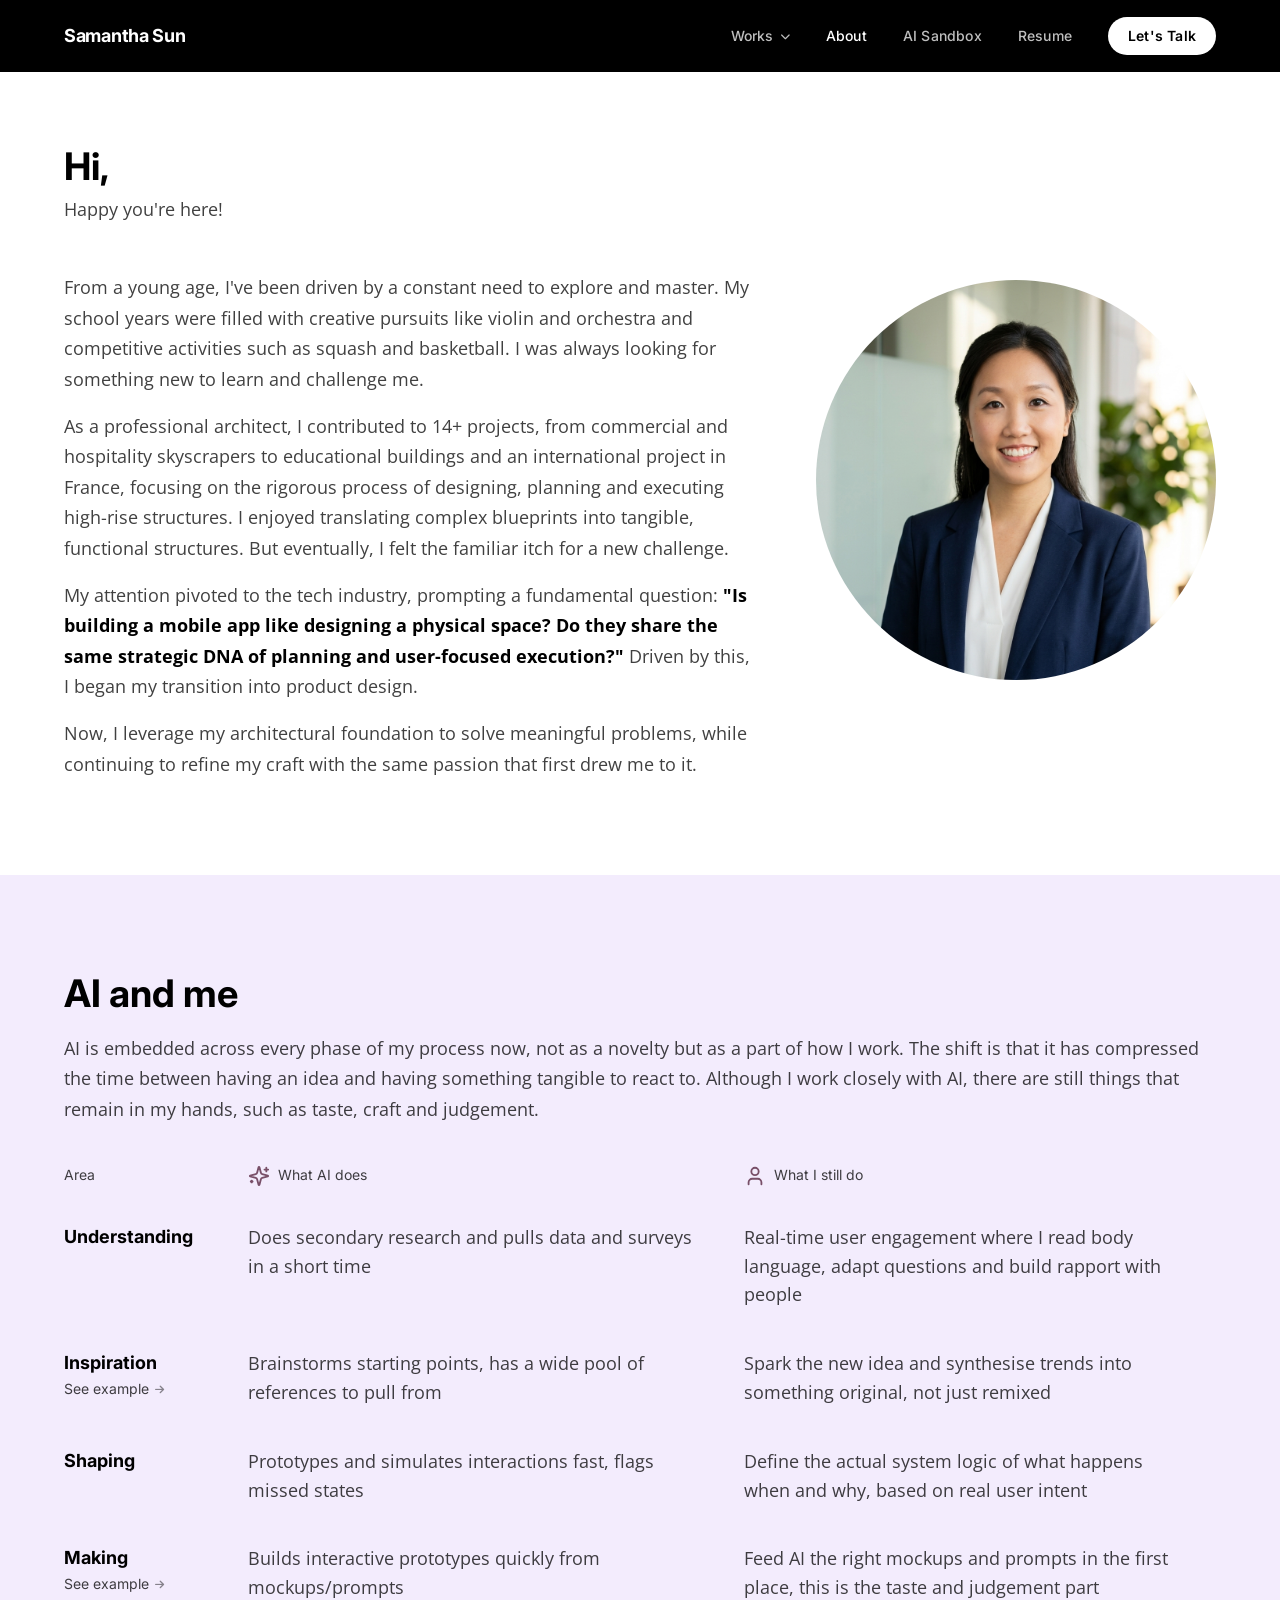
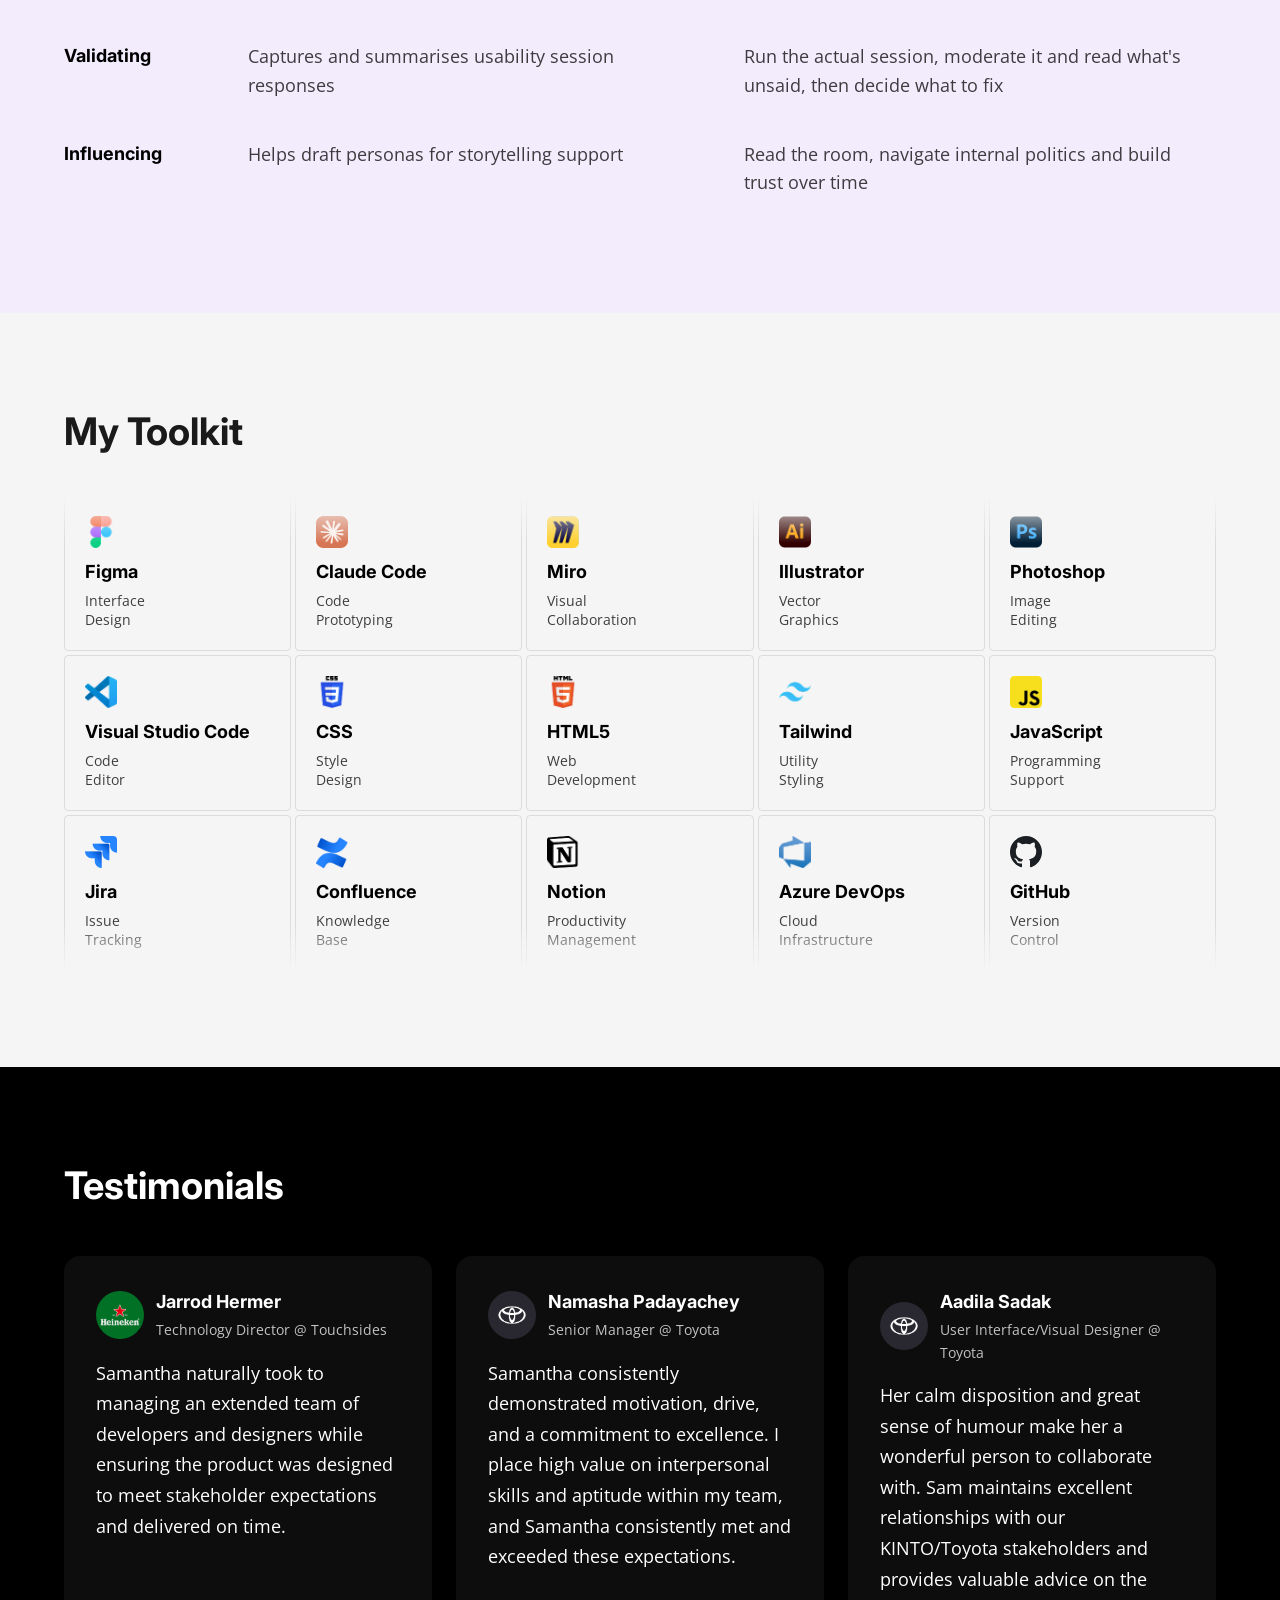
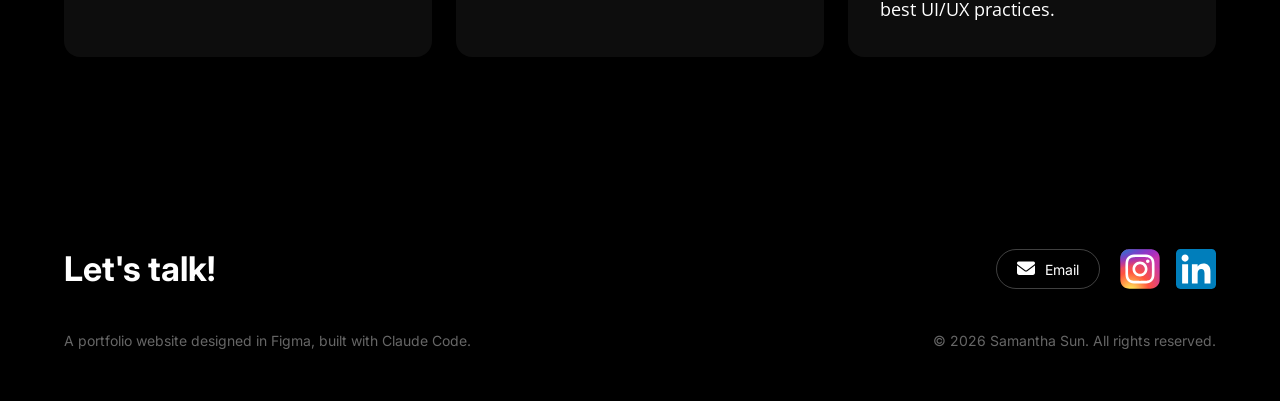
==== commit 0617a920: "AI sandbox# Please enter the commit message for your changes. Lines starting" ====
--- a/about.html
+++ b/about.html
@@ -53,6 +53,7 @@
           </div>
         </div>
         <a href="about.html">About</a>
+        <a href="ai-sandbox.html">AI Sandbox</a>
         <a href="https://drive.google.com/file/d/1mDg1BHA5t6NoascwFpNcnAOUySJr8wcJ/view?usp=drive_link" target="_blank" rel="noopener noreferrer">Resume</a>
         <a href="index.html#contact" class="nav-cta">Let's Talk</a>
       </div>
@@ -79,6 +80,7 @@
         </div>
       </div>
       <a href="about.html">About</a>
+      <a href="ai-sandbox.html">AI Sandbox</a>
       <a href="https://drive.google.com/file/d/1mDg1BHA5t6NoascwFpNcnAOUySJr8wcJ/view?usp=drive_link" target="_blank" rel="noopener noreferrer">Resume</a>
       <a href="index.html#contact">Let's Talk</a>
     </div>
--- a/styles.css
+++ b/styles.css
@@ -540,7 +540,7 @@
   font-size: var(--fs-md);
   color: var(--clr-text-muted-white);
   margin-bottom: 40px;
-  max-width: 560px;
+  max-width: 700px;
   line-height: 1.6;
   animation: heroEntrance 0.8s ease 0.5s both;
 }
@@ -2239,6 +2239,29 @@
   .project-hero-glass-image-tilt.project-hero-glass-image-crop.sizamina-hero-image {
     max-width: 170px;
     margin-bottom: -60px;
+  }
+}
+
+/* Nav-links are visible from 800px up (unlike mobile, which hides them
+   behind a hamburger), but the hero image only clears them on its own via
+   the --max-width container once the viewport is far past it. Rather than
+   pin that crossover to an exact pixel guess, give the image this same
+   clearance at every width from 800px up, so no in-between laptop/desktop
+   resolution can land in a gap between two differently-tuned breakpoints. */
+@media (min-width: 800px) {
+  .project-hero-glass {
+    height: 620px;
+    padding: 0 var(--pad-desktop);
+  }
+
+  .project-hero-glass-duo .project-hero-glass-image {
+    max-width: 44%;
+    max-height: 540px;
+  }
+
+  .project-hero-glass-image-tilt.project-hero-glass-image-crop.sizamina-hero-image {
+    max-width: 270px;
+    margin-bottom: -95px;
   }
 }
 
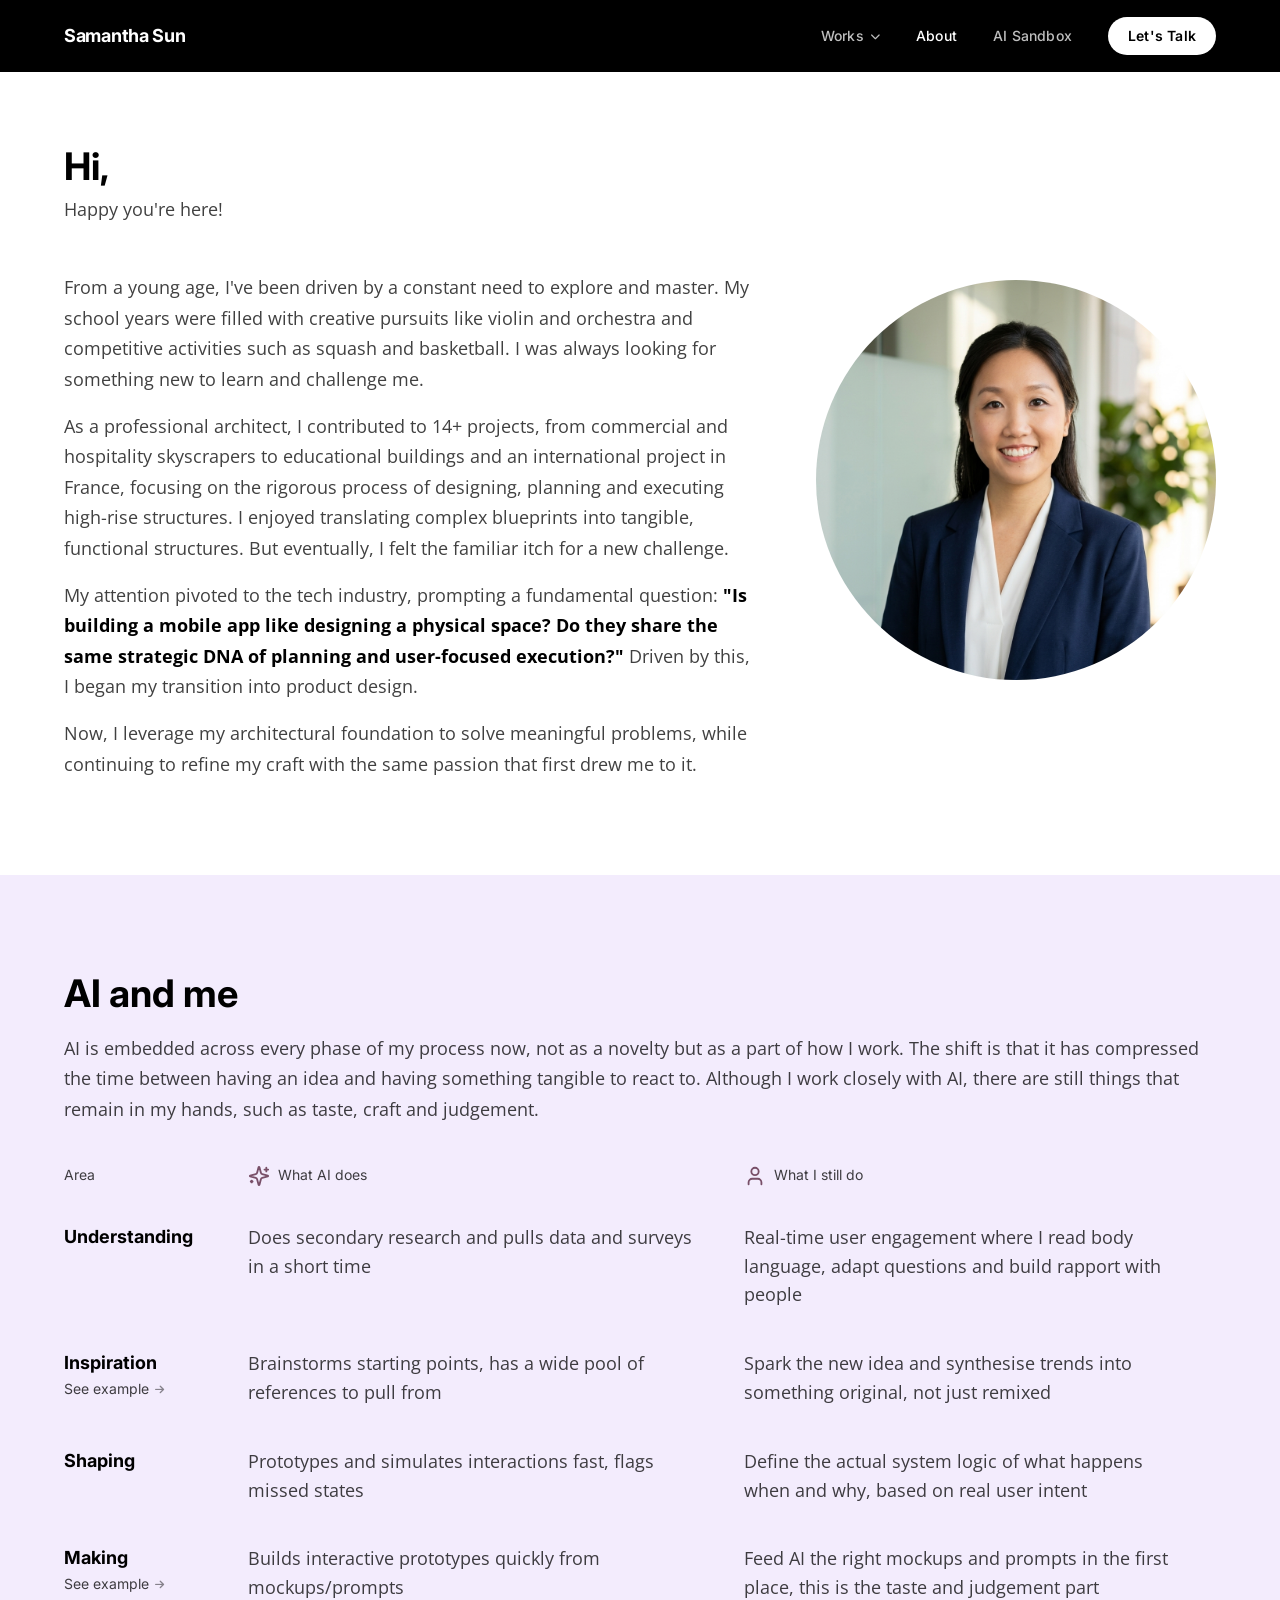
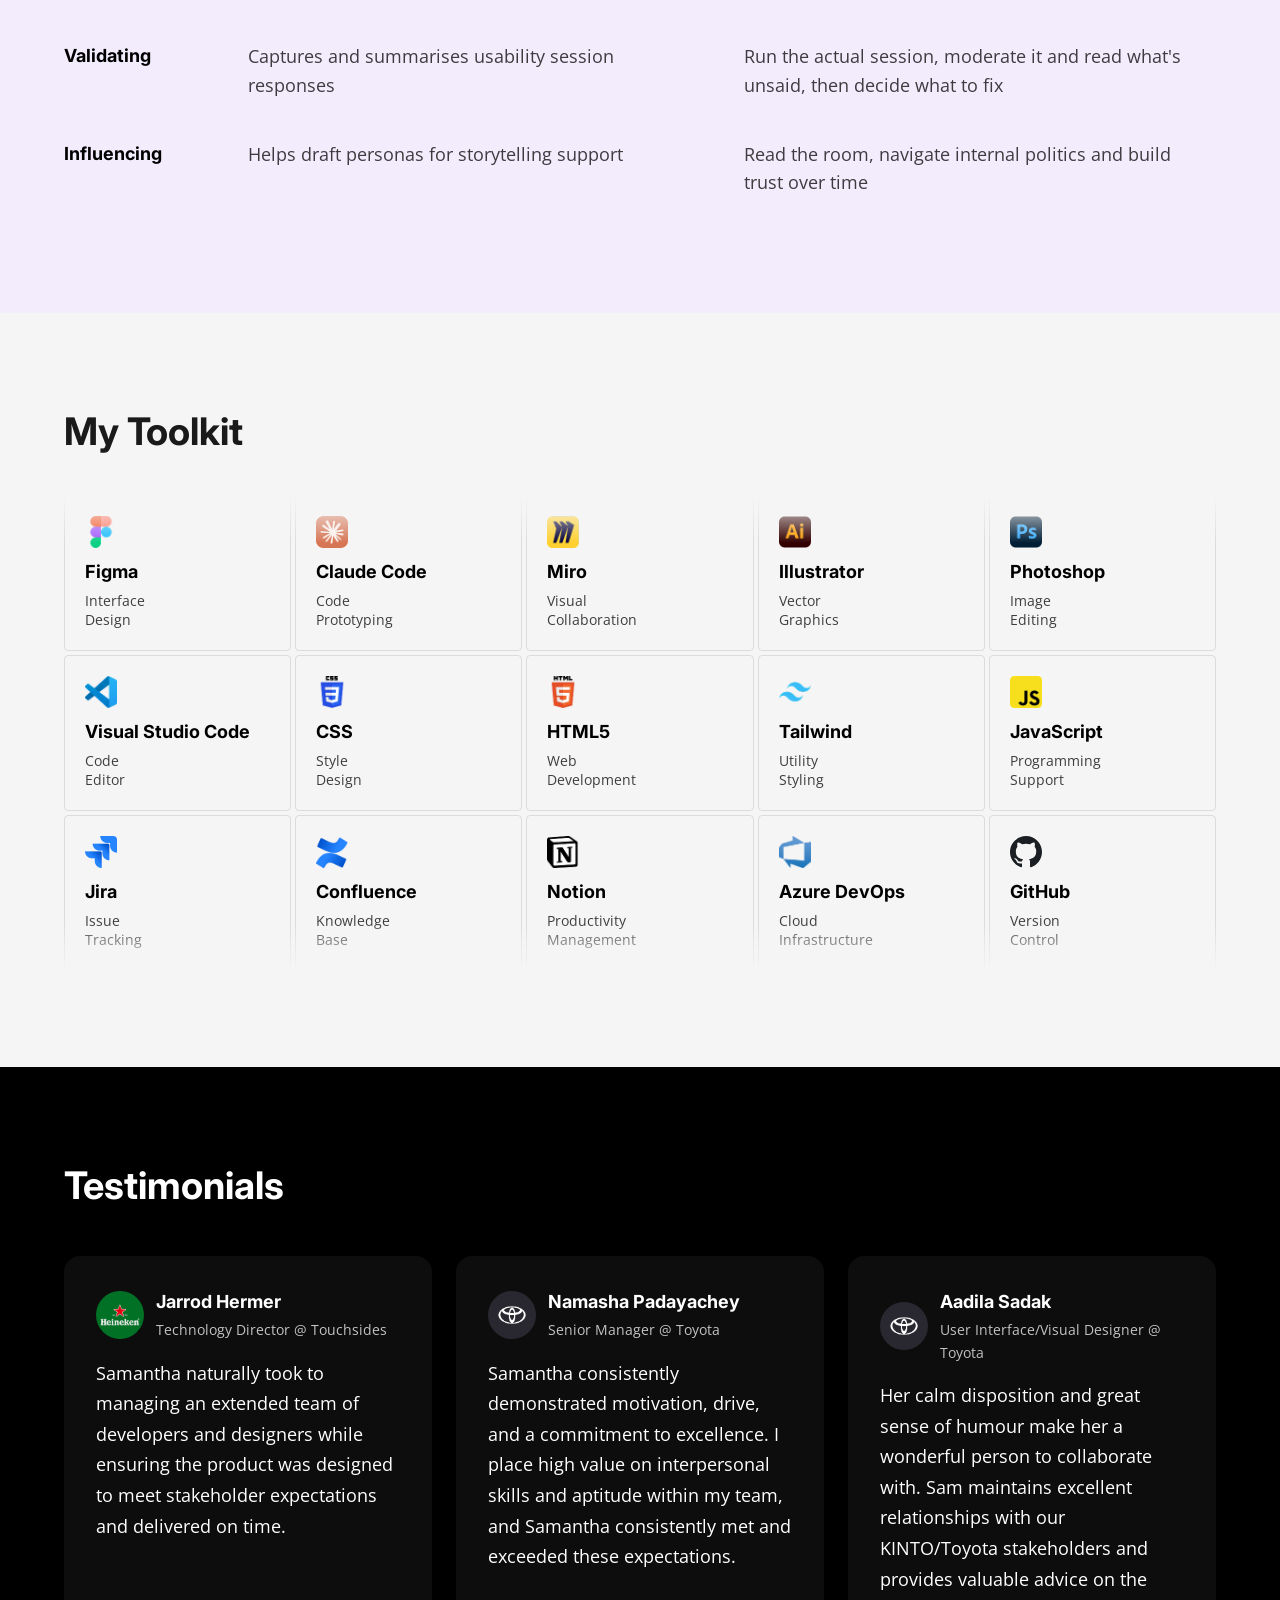
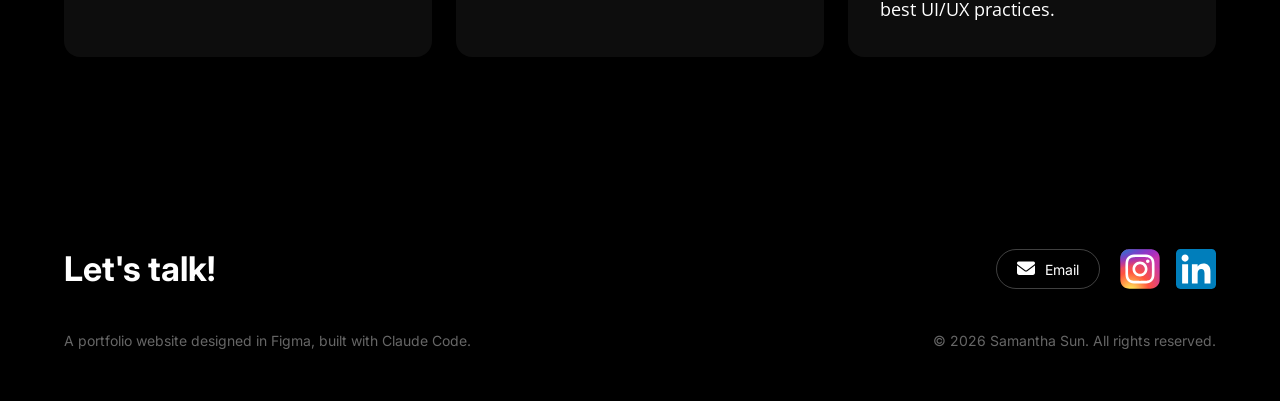
==== commit ba694389: "Hide resume links from site navigation Co-Authored-By: Claude Opus 5.5 <noreply@anthropic.com>" ====
--- a/about.html
+++ b/about.html
@@ -53,9 +53,7 @@
           </div>
         </div>
         <a href="about.html">About</a>
-        <a href="ai-sandbox.html">AI Sandbox</a>
-        <a href="https://drive.google.com/file/d/1mDg1BHA5t6NoascwFpNcnAOUySJr8wcJ/view?usp=drive_link" target="_blank" rel="noopener noreferrer">Resume</a>
-        <a href="index.html#contact" class="nav-cta">Let's Talk</a>
+        <a href="ai-sandbox.html">AI Sandbox</a>        <a href="index.html#contact" class="nav-cta">Let's Talk</a>
       </div>
       <button class="nav-hamburger" aria-label="Toggle mobile menu" aria-expanded="false">
         <i class="fa-solid fa-bars"></i>
@@ -80,9 +78,7 @@
         </div>
       </div>
       <a href="about.html">About</a>
-      <a href="ai-sandbox.html">AI Sandbox</a>
-      <a href="https://drive.google.com/file/d/1mDg1BHA5t6NoascwFpNcnAOUySJr8wcJ/view?usp=drive_link" target="_blank" rel="noopener noreferrer">Resume</a>
-      <a href="index.html#contact">Let's Talk</a>
+      <a href="ai-sandbox.html">AI Sandbox</a>      <a href="index.html#contact">Let's Talk</a>
     </div>
   </div>
 
